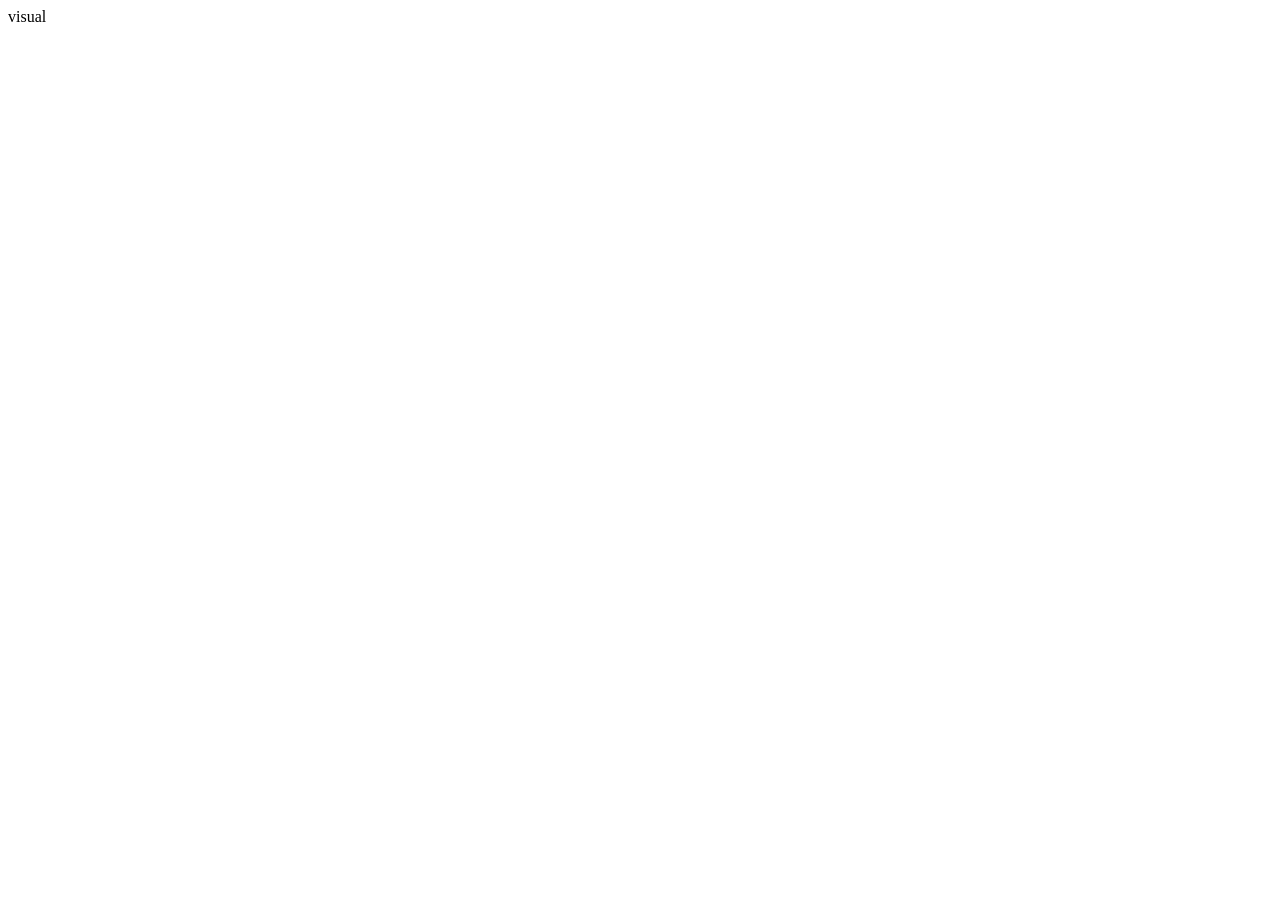
==== index.html @ 4c6b38da "Create index.html" ====
<!DOCTYPE html>
<html lang="en">
<head>
    <meta charset="UTF-8">
    <meta name="viewport" content="width=device-width, initial-scale=1.0">
    <title>Document</title>
</head>
<body>
    visual
</body>
</html>
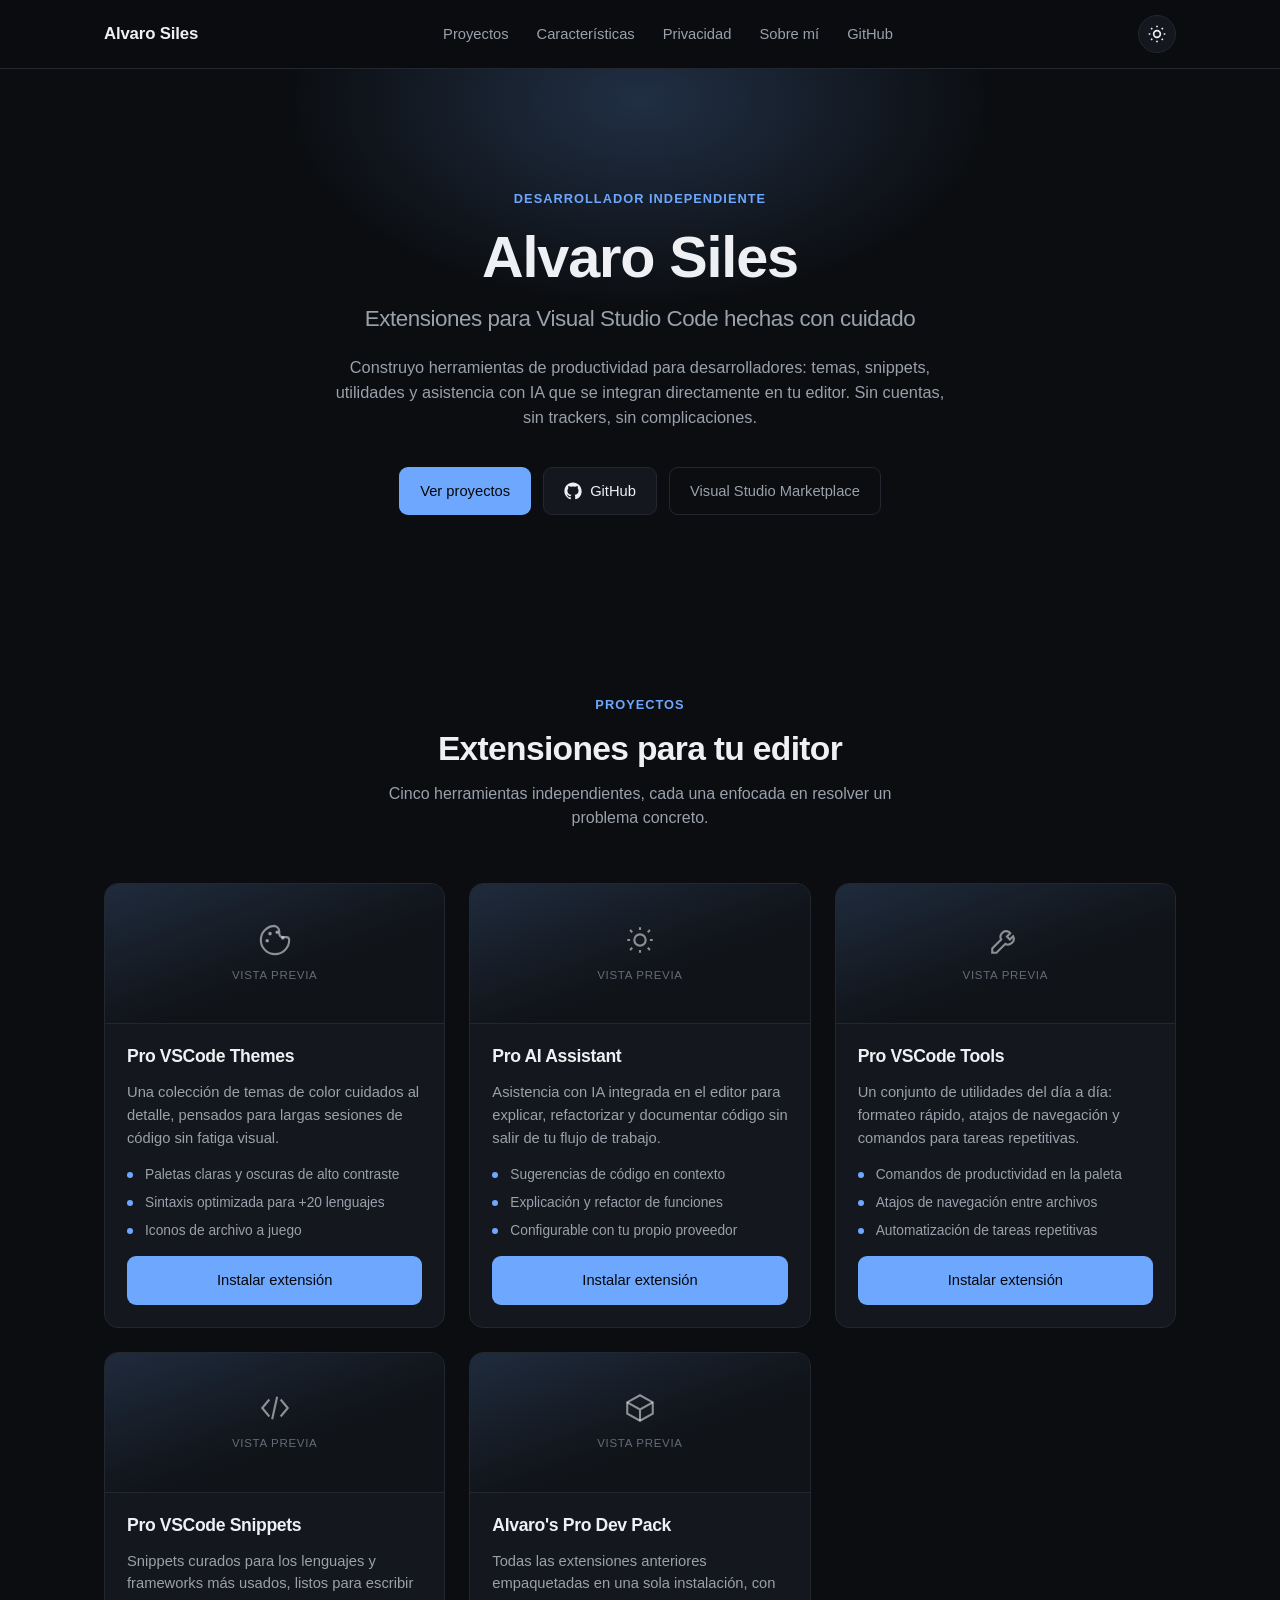
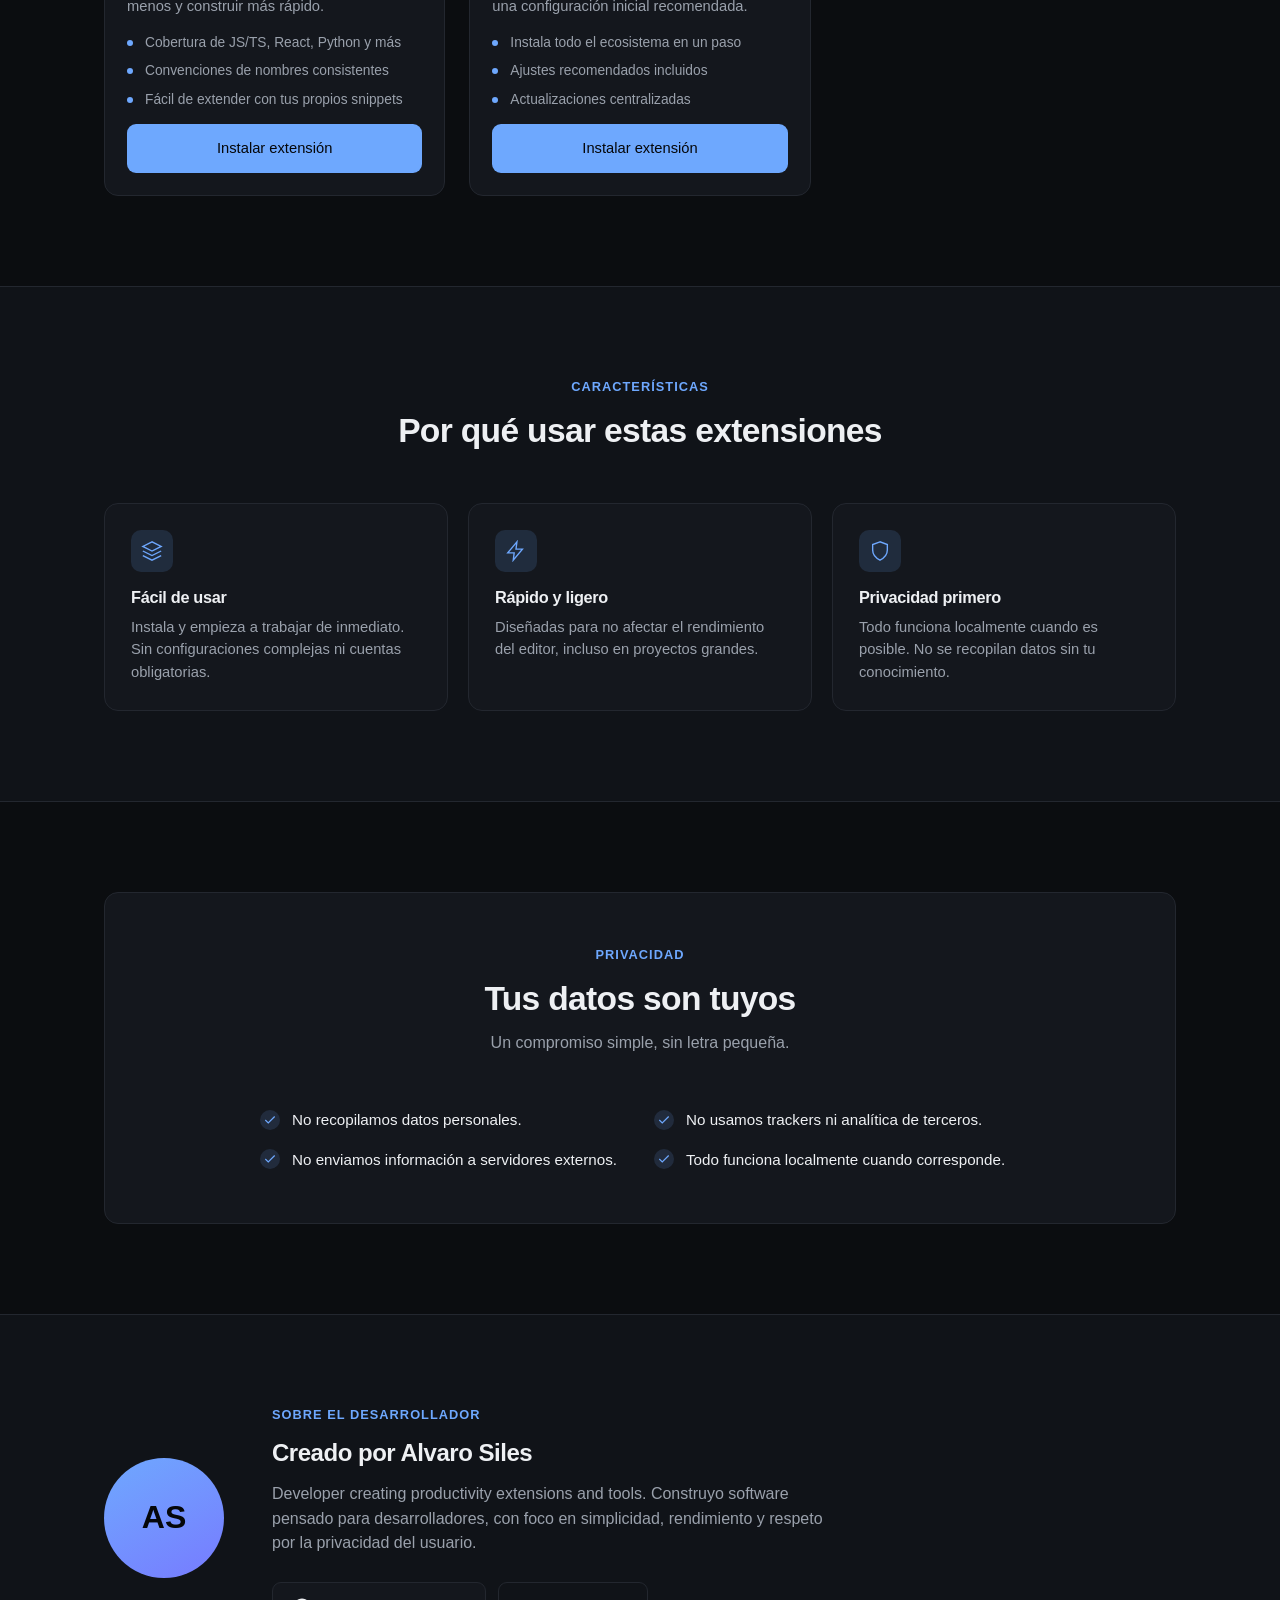
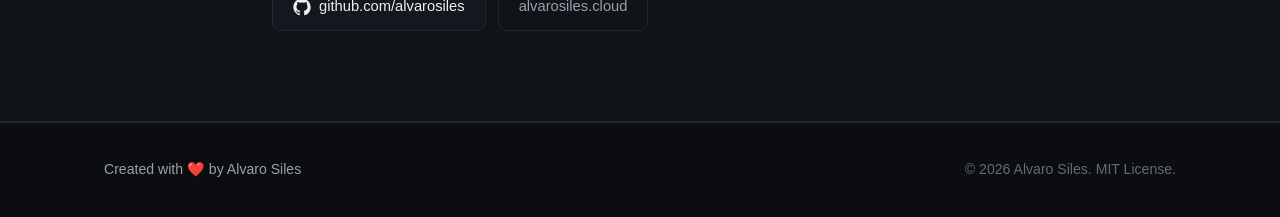
==== commit 0c528be0: "init" ====
--- a/index.html
+++ b/index.html
@@ -1,11 +1,274 @@
 <!DOCTYPE html>
-<html lang="en">
+<html lang="es">
 <head>
-    <meta charset="UTF-8">
-    <meta name="viewport" content="width=device-width, initial-scale=1.0">
-    <title>Document</title>
+  <meta charset="UTF-8">
+  <meta name="viewport" content="width=device-width, initial-scale=1.0">
+  <title>Alvaro Siles — Extensiones para Visual Studio Code</title>
+  <meta name="description" content="Extensiones para Visual Studio Code creadas por Alvaro Siles: temas, snippets, herramientas y asistencia con IA para mejorar tu flujo de trabajo.">
+  <link rel="icon" href="data:image/svg+xml,<svg xmlns=%22http://www.w3.org/2000/svg%22 viewBox=%220 0 100 100%22><text y=%22.9em%22 font-size=%2290%22>🅰️</text></svg>">
+  <link rel="stylesheet" href="style.css">
 </head>
 <body>
-    visual
+
+  <!-- ===== Header ===== -->
+  <header class="site-header" id="site-header">
+    <div class="container header-inner">
+      <a href="#top" class="logo">Alvaro Siles</a>
+
+      <nav class="main-nav" id="main-nav">
+        <a href="#proyectos">Proyectos</a>
+        <a href="#caracteristicas">Características</a>
+        <a href="#privacidad">Privacidad</a>
+        <a href="#sobre-mi">Sobre mí</a>
+        <a href="https://github.com/alvarosiles" target="_blank" rel="noopener">GitHub</a>
+      </nav>
+
+      <div class="header-actions">
+        <button id="theme-toggle" class="icon-btn" aria-label="Cambiar tema" title="Cambiar tema">
+          <svg class="icon icon-sun" viewBox="0 0 24 24" fill="none" stroke="currentColor" stroke-width="2"><circle cx="12" cy="12" r="4"/><path d="M12 2v2M12 20v2M4.93 4.93l1.41 1.41M17.66 17.66l1.41 1.41M2 12h2M20 12h2M6.34 17.66l-1.41 1.41M19.07 4.93l-1.41 1.41"/></svg>
+          <svg class="icon icon-moon" viewBox="0 0 24 24" fill="none" stroke="currentColor" stroke-width="2"><path d="M21 12.79A9 9 0 1 1 11.21 3 7 7 0 0 0 21 12.79z"/></svg>
+        </button>
+        <button id="nav-toggle" class="icon-btn nav-toggle" aria-label="Abrir menú" aria-expanded="false">
+          <span></span><span></span><span></span>
+        </button>
+      </div>
+    </div>
+  </header>
+
+  <main id="top">
+
+    <!-- ===== Hero ===== -->
+    <section class="hero">
+      <div class="container hero-inner">
+        <p class="eyebrow reveal">Desarrollador independiente</p>
+        <h1 class="reveal">Alvaro Siles</h1>
+        <h2 class="hero-subtitle reveal">Extensiones para Visual Studio Code hechas con cuidado</h2>
+        <p class="hero-desc reveal">
+          Construyo herramientas de productividad para desarrolladores: temas, snippets,
+          utilidades y asistencia con IA que se integran directamente en tu editor.
+          Sin cuentas, sin trackers, sin complicaciones.
+        </p>
+        <div class="hero-actions reveal">
+          <a href="#proyectos" class="btn btn-primary">Ver proyectos</a>
+          <a href="https://github.com/alvarosiles" target="_blank" rel="noopener" class="btn btn-secondary">
+            <svg class="btn-icon" viewBox="0 0 24 24" fill="currentColor"><path d="M12 .5C5.65.5.5 5.65.5 12c0 5.09 3.29 9.4 7.86 10.93.57.1.78-.25.78-.55 0-.27-.01-1.17-.02-2.12-3.2.7-3.88-1.36-3.88-1.36-.52-1.34-1.28-1.69-1.28-1.69-1.04-.72.08-.7.08-.7 1.15.08 1.76 1.19 1.76 1.19 1.03 1.76 2.7 1.25 3.36.96.1-.75.4-1.25.73-1.54-2.56-.29-5.25-1.28-5.25-5.7 0-1.26.45-2.29 1.19-3.09-.12-.29-.52-1.47.11-3.06 0 0 .97-.31 3.18 1.18a11.1 11.1 0 0 1 5.79 0c2.2-1.49 3.17-1.18 3.17-1.18.64 1.59.24 2.77.12 3.06.74.8 1.18 1.83 1.18 3.09 0 4.43-2.7 5.4-5.27 5.69.42.36.78 1.07.78 2.15 0 1.55-.01 2.8-.01 3.18 0 .3.2.66.79.55A10.53 10.53 0 0 0 23.5 12c0-6.35-5.15-11.5-11.5-11.5z"/></svg>
+            GitHub
+          </a>
+          <a href="https://marketplace.visualstudio.com/publishers/alvarosiles" target="_blank" rel="noopener" class="btn btn-ghost">
+            Visual Studio Marketplace
+          </a>
+        </div>
+      </div>
+    </section>
+
+    <!-- ===== Proyectos ===== -->
+    <section class="section" id="proyectos">
+      <div class="container">
+        <div class="section-head reveal">
+          <p class="eyebrow">Proyectos</p>
+          <h2>Extensiones para tu editor</h2>
+          <p class="section-desc">Cinco herramientas independientes, cada una enfocada en resolver un problema concreto.</p>
+        </div>
+
+        <div class="project-grid">
+
+          <!-- Pro VSCode Themes -->
+          <article class="project-card reveal">
+            <div class="project-preview preview-themes" aria-hidden="true">
+              <svg viewBox="0 0 24 24" fill="none" stroke="currentColor" stroke-width="1.5"><circle cx="13.5" cy="6.5" r=".5" fill="currentColor"/><circle cx="17.5" cy="10.5" r=".5" fill="currentColor"/><circle cx="8.5" cy="7.5" r=".5" fill="currentColor"/><circle cx="6.5" cy="12.5" r=".5" fill="currentColor"/><path d="M12 2a10 10 0 1 0 10 10c0-1.1-.9-2-2-2h-2.5a2.5 2.5 0 0 1-2.5-2.5V6a4 4 0 0 0-4-4Z"/></svg>
+              <span class="preview-label">Vista previa</span>
+            </div>
+            <div class="project-body">
+              <h3>Pro VSCode Themes</h3>
+              <p class="project-desc">Una colección de temas de color cuidados al detalle, pensados para largas sesiones de código sin fatiga visual.</p>
+              <ul class="project-features">
+                <li>Paletas claras y oscuras de alto contraste</li>
+                <li>Sintaxis optimizada para +20 lenguajes</li>
+                <li>Iconos de archivo a juego</li>
+              </ul>
+              <a href="https://marketplace.visualstudio.com/publishers/alvarosiles" target="_blank" rel="noopener" class="btn btn-primary btn-block">Instalar extensión</a>
+            </div>
+          </article>
+
+          <!-- Pro AI Assistant -->
+          <article class="project-card reveal">
+            <div class="project-preview preview-ai" aria-hidden="true">
+              <svg viewBox="0 0 24 24" fill="none" stroke="currentColor" stroke-width="1.5"><path d="M12 3v2M12 19v2M5 5l1.5 1.5M17.5 17.5 19 19M3 12h2M19 12h2M5 19l1.5-1.5M17.5 6.5 19 5"/><circle cx="12" cy="12" r="4"/></svg>
+              <span class="preview-label">Vista previa</span>
+            </div>
+            <div class="project-body">
+              <h3>Pro AI Assistant</h3>
+              <p class="project-desc">Asistencia con IA integrada en el editor para explicar, refactorizar y documentar código sin salir de tu flujo de trabajo.</p>
+              <ul class="project-features">
+                <li>Sugerencias de código en contexto</li>
+                <li>Explicación y refactor de funciones</li>
+                <li>Configurable con tu propio proveedor</li>
+              </ul>
+              <a href="https://marketplace.visualstudio.com/publishers/alvarosiles" target="_blank" rel="noopener" class="btn btn-primary btn-block">Instalar extensión</a>
+            </div>
+          </article>
+
+          <!-- Pro VSCode Tools -->
+          <article class="project-card reveal">
+            <div class="project-preview preview-tools" aria-hidden="true">
+              <svg viewBox="0 0 24 24" fill="none" stroke="currentColor" stroke-width="1.5"><path d="M14.7 6.3a4 4 0 0 0-5.4 5.4L3 18v3h3l6.3-6.3a4 4 0 0 0 5.4-5.4l-2.3 2.3-2-2 2.3-2.3Z"/></svg>
+              <span class="preview-label">Vista previa</span>
+            </div>
+            <div class="project-body">
+              <h3>Pro VSCode Tools</h3>
+              <p class="project-desc">Un conjunto de utilidades del día a día: formateo rápido, atajos de navegación y comandos para tareas repetitivas.</p>
+              <ul class="project-features">
+                <li>Comandos de productividad en la paleta</li>
+                <li>Atajos de navegación entre archivos</li>
+                <li>Automatización de tareas repetitivas</li>
+              </ul>
+              <a href="https://marketplace.visualstudio.com/publishers/alvarosiles" target="_blank" rel="noopener" class="btn btn-primary btn-block">Instalar extensión</a>
+            </div>
+          </article>
+
+          <!-- Pro VSCode Snippets -->
+          <article class="project-card reveal">
+            <div class="project-preview preview-snippets" aria-hidden="true">
+              <svg viewBox="0 0 24 24" fill="none" stroke="currentColor" stroke-width="1.5"><path d="m8 6-5 6 5 6M16 6l5 6-5 6M13.5 4 10 20"/></svg>
+              <span class="preview-label">Vista previa</span>
+            </div>
+            <div class="project-body">
+              <h3>Pro VSCode Snippets</h3>
+              <p class="project-desc">Snippets curados para los lenguajes y frameworks más usados, listos para escribir menos y construir más rápido.</p>
+              <ul class="project-features">
+                <li>Cobertura de JS/TS, React, Python y más</li>
+                <li>Convenciones de nombres consistentes</li>
+                <li>Fácil de extender con tus propios snippets</li>
+              </ul>
+              <a href="https://marketplace.visualstudio.com/publishers/alvarosiles" target="_blank" rel="noopener" class="btn btn-primary btn-block">Instalar extensión</a>
+            </div>
+          </article>
+
+          <!-- Alvaro's Pro Dev Pack -->
+          <article class="project-card reveal">
+            <div class="project-preview preview-pack" aria-hidden="true">
+              <svg viewBox="0 0 24 24" fill="none" stroke="currentColor" stroke-width="1.5"><path d="M21 8 12 3 3 8v8l9 5 9-5V8Z"/><path d="M3 8l9 5 9-5M12 13v8"/></svg>
+              <span class="preview-label">Vista previa</span>
+            </div>
+            <div class="project-body">
+              <h3>Alvaro's Pro Dev Pack</h3>
+              <p class="project-desc">Todas las extensiones anteriores empaquetadas en una sola instalación, con una configuración inicial recomendada.</p>
+              <ul class="project-features">
+                <li>Instala todo el ecosistema en un paso</li>
+                <li>Ajustes recomendados incluidos</li>
+                <li>Actualizaciones centralizadas</li>
+              </ul>
+              <a href="https://marketplace.visualstudio.com/publishers/alvarosiles" target="_blank" rel="noopener" class="btn btn-primary btn-block">Instalar extensión</a>
+            </div>
+          </article>
+
+        </div>
+      </div>
+    </section>
+
+    <!-- ===== Características ===== -->
+    <section class="section section-alt" id="caracteristicas">
+      <div class="container">
+        <div class="section-head reveal">
+          <p class="eyebrow">Características</p>
+          <h2>Por qué usar estas extensiones</h2>
+        </div>
+
+        <div class="feature-grid">
+          <div class="feature-card reveal">
+            <div class="feature-icon">
+              <svg viewBox="0 0 24 24" fill="none" stroke="currentColor" stroke-width="1.5"><path d="M12 2 2 7l10 5 10-5-10-5ZM2 17l10 5 10-5M2 12l10 5 10-5"/></svg>
+            </div>
+            <h3>Fácil de usar</h3>
+            <p>Instala y empieza a trabajar de inmediato. Sin configuraciones complejas ni cuentas obligatorias.</p>
+          </div>
+
+          <div class="feature-card reveal">
+            <div class="feature-icon">
+              <svg viewBox="0 0 24 24" fill="none" stroke="currentColor" stroke-width="1.5"><path d="M13 2 3 14h7l-1 8 10-12h-7l1-8Z"/></svg>
+            </div>
+            <h3>Rápido y ligero</h3>
+            <p>Diseñadas para no afectar el rendimiento del editor, incluso en proyectos grandes.</p>
+          </div>
+
+          <div class="feature-card reveal">
+            <div class="feature-icon">
+              <svg viewBox="0 0 24 24" fill="none" stroke="currentColor" stroke-width="1.5"><path d="M12 2 4 5v6c0 5 3.4 8.7 8 11 4.6-2.3 8-6 8-11V5l-8-3Z"/></svg>
+            </div>
+            <h3>Privacidad primero</h3>
+            <p>Todo funciona localmente cuando es posible. No se recopilan datos sin tu conocimiento.</p>
+          </div>
+        </div>
+      </div>
+    </section>
+
+    <!-- ===== Privacidad ===== -->
+    <section class="section" id="privacidad">
+      <div class="container">
+        <div class="privacy-box reveal">
+          <div class="section-head">
+            <p class="eyebrow">Privacidad</p>
+            <h2>Tus datos son tuyos</h2>
+            <p class="section-desc">Un compromiso simple, sin letra pequeña.</p>
+          </div>
+
+          <ul class="privacy-list">
+            <li>
+              <svg viewBox="0 0 24 24" fill="none" stroke="currentColor" stroke-width="2"><path d="M20 6 9 17l-5-5"/></svg>
+              No recopilamos datos personales.
+            </li>
+            <li>
+              <svg viewBox="0 0 24 24" fill="none" stroke="currentColor" stroke-width="2"><path d="M20 6 9 17l-5-5"/></svg>
+              No usamos trackers ni analítica de terceros.
+            </li>
+            <li>
+              <svg viewBox="0 0 24 24" fill="none" stroke="currentColor" stroke-width="2"><path d="M20 6 9 17l-5-5"/></svg>
+              No enviamos información a servidores externos.
+            </li>
+            <li>
+              <svg viewBox="0 0 24 24" fill="none" stroke="currentColor" stroke-width="2"><path d="M20 6 9 17l-5-5"/></svg>
+              Todo funciona localmente cuando corresponde.
+            </li>
+          </ul>
+        </div>
+      </div>
+    </section>
+
+    <!-- ===== Sobre el desarrollador ===== -->
+    <section class="section section-alt" id="sobre-mi">
+      <div class="container about-inner">
+        <div class="about-avatar reveal" aria-hidden="true">AS</div>
+        <div class="about-content reveal">
+          <p class="eyebrow">Sobre el desarrollador</p>
+          <h2>Creado por Alvaro Siles</h2>
+          <p class="section-desc">
+            Developer creating productivity extensions and tools. Construyo software
+            pensado para desarrolladores, con foco en simplicidad, rendimiento y respeto
+            por la privacidad del usuario.
+          </p>
+          <div class="about-links">
+            <a href="https://github.com/alvarosiles" target="_blank" rel="noopener" class="btn btn-secondary">
+              <svg class="btn-icon" viewBox="0 0 24 24" fill="currentColor"><path d="M12 .5C5.65.5.5 5.65.5 12c0 5.09 3.29 9.4 7.86 10.93.57.1.78-.25.78-.55 0-.27-.01-1.17-.02-2.12-3.2.7-3.88-1.36-3.88-1.36-.52-1.34-1.28-1.69-1.28-1.69-1.04-.72.08-.7.08-.7 1.15.08 1.76 1.19 1.76 1.19 1.03 1.76 2.7 1.25 3.36.96.1-.75.4-1.25.73-1.54-2.56-.29-5.25-1.28-5.25-5.7 0-1.26.45-2.29 1.19-3.09-.12-.29-.52-1.47.11-3.06 0 0 .97-.31 3.18 1.18a11.1 11.1 0 0 1 5.79 0c2.2-1.49 3.17-1.18 3.17-1.18.64 1.59.24 2.77.12 3.06.74.8 1.18 1.83 1.18 3.09 0 4.43-2.7 5.4-5.27 5.69.42.36.78 1.07.78 2.15 0 1.55-.01 2.8-.01 3.18 0 .3.2.66.79.55A10.53 10.53 0 0 0 23.5 12c0-6.35-5.15-11.5-11.5-11.5z"/></svg>
+              github.com/alvarosiles
+            </a>
+            <a href="https://alvarosiles.cloud" target="_blank" rel="noopener" class="btn btn-ghost">
+              alvarosiles.cloud
+            </a>
+          </div>
+        </div>
+      </div>
+    </section>
+
+  </main>
+
+  <!-- ===== Footer ===== -->
+  <footer class="site-footer">
+    <div class="container footer-inner">
+      <p>Created with <span class="heart">❤️</span> by Alvaro Siles</p>
+      <p class="footer-meta">&copy; <span id="year"></span> Alvaro Siles. MIT License.</p>
+    </div>
+  </footer>
+
+  <script src="script.js"></script>
 </body>
-</html>+</html>
--- a/style.css
+++ b/style.css
@@ -0,0 +1,564 @@
+/* =========================================================
+   Álvaro Siles — Landing page styles
+   Dark theme by default, optional light theme via [data-theme="light"]
+   ========================================================= */
+
+:root {
+  --bg: #0b0d10;
+  --bg-alt: #101318;
+  --surface: #14171d;
+  --surface-hover: #191d24;
+  --border: #23272f;
+  --text: #eef0f3;
+  --text-muted: #9aa1ac;
+  --text-faint: #656b76;
+  --accent: #6ea8fe;
+  --accent-strong: #8fbcff;
+  --accent-contrast: #05070a;
+  --radius: 14px;
+  --radius-sm: 9px;
+  --shadow: 0 10px 30px rgba(0, 0, 0, 0.35);
+  --max-width: 1120px;
+  --ease: cubic-bezier(0.22, 1, 0.36, 1);
+}
+
+[data-theme="light"] {
+  --bg: #fbfbfc;
+  --bg-alt: #f2f3f5;
+  --surface: #ffffff;
+  --surface-hover: #f5f6f8;
+  --border: #e3e5e9;
+  --text: #14171d;
+  --text-muted: #565c66;
+  --text-faint: #8b909a;
+  --accent: #2f6fed;
+  --accent-strong: #1f57c9;
+  --accent-contrast: #ffffff;
+  --shadow: 0 10px 30px rgba(20, 23, 29, 0.08);
+}
+
+/* ---------- Reset ---------- */
+* { box-sizing: border-box; }
+html { scroll-behavior: smooth; }
+
+body {
+  margin: 0;
+  background: var(--bg);
+  color: var(--text);
+  font-family: -apple-system, BlinkMacSystemFont, "Segoe UI", Inter, Roboto, Helvetica, Arial, sans-serif;
+  line-height: 1.55;
+  -webkit-font-smoothing: antialiased;
+  transition: background-color .3s var(--ease), color .3s var(--ease);
+}
+
+img, svg { display: block; max-width: 100%; }
+a { color: inherit; text-decoration: none; }
+ul { margin: 0; padding: 0; list-style: none; }
+h1, h2, h3 { margin: 0; line-height: 1.2; letter-spacing: -0.02em; }
+p { margin: 0; }
+
+.container {
+  max-width: var(--max-width);
+  margin: 0 auto;
+  padding: 0 24px;
+}
+
+.icon {
+  width: 20px;
+  height: 20px;
+}
+
+/* ---------- Header ---------- */
+.site-header {
+  position: sticky;
+  top: 0;
+  z-index: 100;
+  background: color-mix(in srgb, var(--bg) 85%, transparent);
+  backdrop-filter: blur(10px);
+  border-bottom: 1px solid var(--border);
+}
+
+.header-inner {
+  display: flex;
+  align-items: center;
+  justify-content: space-between;
+  height: 68px;
+}
+
+.logo {
+  font-weight: 600;
+  font-size: 1.05rem;
+  letter-spacing: -0.01em;
+}
+
+.main-nav {
+  display: flex;
+  align-items: center;
+  gap: 28px;
+}
+
+.main-nav a {
+  font-size: 0.92rem;
+  color: var(--text-muted);
+  transition: color .2s var(--ease);
+}
+
+.main-nav a:hover { color: var(--text); }
+
+.header-actions {
+  display: flex;
+  align-items: center;
+  gap: 8px;
+}
+
+.icon-btn {
+  display: inline-flex;
+  align-items: center;
+  justify-content: center;
+  width: 38px;
+  height: 38px;
+  border-radius: 999px;
+  border: 1px solid var(--border);
+  background: var(--surface);
+  color: var(--text);
+  cursor: pointer;
+  transition: background-color .2s var(--ease), transform .15s var(--ease);
+}
+
+.icon-btn:hover { background: var(--surface-hover); }
+.icon-btn:active { transform: scale(0.94); }
+
+.icon-moon { display: none; }
+[data-theme="light"] .icon-sun { display: none; }
+[data-theme="light"] .icon-moon { display: block; }
+
+.nav-toggle {
+  display: none;
+  flex-direction: column;
+  gap: 4px;
+  padding: 0;
+}
+
+.nav-toggle span {
+  width: 16px;
+  height: 2px;
+  background: var(--text);
+  border-radius: 2px;
+  transition: transform .25s var(--ease), opacity .25s var(--ease);
+}
+
+/* ---------- Buttons ---------- */
+.btn {
+  display: inline-flex;
+  align-items: center;
+  justify-content: center;
+  gap: 8px;
+  padding: 12px 20px;
+  border-radius: var(--radius-sm);
+  font-size: 0.92rem;
+  font-weight: 500;
+  border: 1px solid transparent;
+  cursor: pointer;
+  transition: transform .15s var(--ease), background-color .2s var(--ease), border-color .2s var(--ease), opacity .2s var(--ease);
+  white-space: nowrap;
+}
+
+.btn:hover { transform: translateY(-1px); }
+.btn:active { transform: translateY(0); }
+
+.btn-icon { width: 18px; height: 18px; }
+
+.btn-primary {
+  background: var(--accent);
+  color: var(--accent-contrast);
+}
+.btn-primary:hover { background: var(--accent-strong); }
+
+.btn-secondary {
+  background: var(--surface);
+  border-color: var(--border);
+  color: var(--text);
+}
+.btn-secondary:hover { background: var(--surface-hover); }
+
+.btn-ghost {
+  background: transparent;
+  color: var(--text-muted);
+  border-color: var(--border);
+}
+.btn-ghost:hover { color: var(--text); border-color: var(--text-faint); }
+
+.btn-block { width: 100%; }
+
+/* ---------- Hero ---------- */
+.hero {
+  padding: 120px 0 90px;
+  text-align: center;
+  position: relative;
+  overflow: hidden;
+}
+
+.hero::before {
+  content: "";
+  position: absolute;
+  top: -180px;
+  left: 50%;
+  translate: -50% 0;
+  width: 720px;
+  height: 420px;
+  background: radial-gradient(closest-side, color-mix(in srgb, var(--accent) 22%, transparent), transparent);
+  pointer-events: none;
+}
+
+.hero-inner { position: relative; }
+
+.eyebrow {
+  font-size: 0.8rem;
+  font-weight: 600;
+  text-transform: uppercase;
+  letter-spacing: 0.08em;
+  color: var(--accent);
+  margin-bottom: 14px;
+}
+
+.hero h1 {
+  font-size: clamp(2.4rem, 6vw, 3.6rem);
+  font-weight: 700;
+}
+
+.hero-subtitle {
+  margin-top: 14px;
+  font-size: clamp(1.1rem, 2.6vw, 1.4rem);
+  font-weight: 500;
+  color: var(--text-muted);
+}
+
+.hero-desc {
+  margin: 22px auto 0;
+  max-width: 620px;
+  color: var(--text-muted);
+  font-size: 1.02rem;
+}
+
+.hero-actions {
+  margin-top: 36px;
+  display: flex;
+  align-items: center;
+  justify-content: center;
+  gap: 12px;
+  flex-wrap: wrap;
+}
+
+/* ---------- Sections ---------- */
+.section {
+  padding: 90px 0;
+}
+
+.section-alt {
+  background: var(--bg-alt);
+  border-top: 1px solid var(--border);
+  border-bottom: 1px solid var(--border);
+}
+
+.section-head {
+  text-align: center;
+  max-width: 560px;
+  margin: 0 auto 52px;
+}
+
+.section-head h2 {
+  font-size: clamp(1.6rem, 3.4vw, 2.1rem);
+  font-weight: 650;
+}
+
+.section-desc {
+  margin-top: 12px;
+  color: var(--text-muted);
+  font-size: 1rem;
+}
+
+/* ---------- Project cards ---------- */
+.project-grid {
+  display: grid;
+  grid-template-columns: repeat(auto-fit, minmax(300px, 1fr));
+  gap: 24px;
+}
+
+.project-card {
+  background: var(--surface);
+  border: 1px solid var(--border);
+  border-radius: var(--radius);
+  overflow: hidden;
+  display: flex;
+  flex-direction: column;
+  transition: transform .25s var(--ease), border-color .25s var(--ease), box-shadow .25s var(--ease);
+}
+
+.project-card:hover {
+  transform: translateY(-4px);
+  border-color: color-mix(in srgb, var(--accent) 40%, var(--border));
+  box-shadow: var(--shadow);
+}
+
+.project-preview {
+  height: 140px;
+  display: flex;
+  flex-direction: column;
+  align-items: center;
+  justify-content: center;
+  gap: 10px;
+  color: color-mix(in srgb, var(--text) 55%, transparent);
+  background:
+    linear-gradient(160deg, color-mix(in srgb, var(--accent) 16%, transparent), transparent 60%),
+    var(--bg-alt);
+  border-bottom: 1px solid var(--border);
+}
+
+.project-preview svg {
+  width: 34px;
+  height: 34px;
+}
+
+.preview-label {
+  font-size: 0.72rem;
+  color: var(--text-faint);
+  text-transform: uppercase;
+  letter-spacing: 0.06em;
+}
+
+.project-body {
+  padding: 22px;
+  display: flex;
+  flex-direction: column;
+  gap: 14px;
+  flex: 1;
+}
+
+.project-body h3 {
+  font-size: 1.1rem;
+  font-weight: 600;
+}
+
+.project-desc {
+  color: var(--text-muted);
+  font-size: 0.92rem;
+}
+
+.project-features {
+  display: flex;
+  flex-direction: column;
+  gap: 7px;
+  font-size: 0.86rem;
+  color: var(--text-muted);
+  flex: 1;
+}
+
+.project-features li {
+  padding-left: 18px;
+  position: relative;
+}
+
+.project-features li::before {
+  content: "";
+  position: absolute;
+  left: 0;
+  top: 8px;
+  width: 6px;
+  height: 6px;
+  border-radius: 999px;
+  background: var(--accent);
+}
+
+/* ---------- Feature cards ---------- */
+.feature-grid {
+  display: grid;
+  grid-template-columns: repeat(auto-fit, minmax(240px, 1fr));
+  gap: 20px;
+}
+
+.feature-card {
+  background: var(--surface);
+  border: 1px solid var(--border);
+  border-radius: var(--radius);
+  padding: 26px;
+  transition: transform .25s var(--ease), border-color .25s var(--ease);
+}
+
+.feature-card:hover {
+  transform: translateY(-3px);
+  border-color: color-mix(in srgb, var(--accent) 35%, var(--border));
+}
+
+.feature-icon {
+  width: 42px;
+  height: 42px;
+  border-radius: 10px;
+  display: flex;
+  align-items: center;
+  justify-content: center;
+  background: color-mix(in srgb, var(--accent) 14%, transparent);
+  color: var(--accent);
+  margin-bottom: 16px;
+}
+
+.feature-icon svg { width: 22px; height: 22px; }
+
+.feature-card h3 {
+  font-size: 1.02rem;
+  font-weight: 600;
+  margin-bottom: 8px;
+}
+
+.feature-card p {
+  color: var(--text-muted);
+  font-size: 0.92rem;
+}
+
+/* ---------- Privacy ---------- */
+.privacy-box {
+  background: var(--surface);
+  border: 1px solid var(--border);
+  border-radius: var(--radius);
+  padding: 52px 32px;
+}
+
+.privacy-list {
+  display: grid;
+  grid-template-columns: repeat(auto-fit, minmax(240px, 1fr));
+  gap: 16px 28px;
+  max-width: 760px;
+  margin: 0 auto;
+}
+
+.privacy-list li {
+  display: flex;
+  align-items: center;
+  gap: 12px;
+  font-size: 0.95rem;
+  color: var(--text);
+}
+
+.privacy-list svg {
+  flex-shrink: 0;
+  width: 20px;
+  height: 20px;
+  padding: 3px;
+  border-radius: 999px;
+  color: var(--accent);
+  background: color-mix(in srgb, var(--accent) 14%, transparent);
+}
+
+/* ---------- About ---------- */
+.about-inner {
+  display: flex;
+  align-items: center;
+  gap: 48px;
+}
+
+.about-avatar {
+  flex-shrink: 0;
+  width: 120px;
+  height: 120px;
+  border-radius: 999px;
+  display: flex;
+  align-items: center;
+  justify-content: center;
+  font-size: 2rem;
+  font-weight: 650;
+  color: var(--accent-contrast);
+  background: linear-gradient(150deg, var(--accent), color-mix(in srgb, var(--accent) 40%, #7c5cff));
+}
+
+.about-content { flex: 1; }
+.about-content .section-desc { margin-top: 14px; max-width: 560px; }
+
+.about-links {
+  margin-top: 26px;
+  display: flex;
+  gap: 12px;
+  flex-wrap: wrap;
+}
+
+/* ---------- Footer ---------- */
+.site-footer {
+  padding: 36px 0;
+  border-top: 1px solid var(--border);
+}
+
+.footer-inner {
+  display: flex;
+  align-items: center;
+  justify-content: space-between;
+  flex-wrap: wrap;
+  gap: 8px;
+  color: var(--text-muted);
+  font-size: 0.88rem;
+}
+
+.heart { display: inline-block; }
+
+.footer-meta { color: var(--text-faint); }
+
+/* ---------- Scroll reveal ---------- */
+.reveal {
+  opacity: 0;
+  transform: translateY(16px);
+  transition: opacity .6s var(--ease), transform .6s var(--ease);
+}
+
+.reveal.is-visible {
+  opacity: 1;
+  transform: translateY(0);
+}
+
+@media (prefers-reduced-motion: reduce) {
+  html { scroll-behavior: auto; }
+  .reveal { opacity: 1; transform: none; transition: none; }
+  .btn, .project-card, .feature-card { transition: none; }
+}
+
+/* ---------- Responsive ---------- */
+@media (max-width: 860px) {
+  .about-inner { flex-direction: column; text-align: center; }
+  .about-links { justify-content: center; }
+}
+
+@media (max-width: 720px) {
+  .main-nav {
+    position: absolute;
+    top: 68px;
+    left: 0;
+    right: 0;
+    flex-direction: column;
+    align-items: flex-start;
+    gap: 0;
+    background: var(--bg);
+    border-bottom: 1px solid var(--border);
+    max-height: 0;
+    overflow: hidden;
+    transition: max-height .3s var(--ease);
+  }
+
+  .main-nav.is-open { max-height: 320px; }
+
+  .main-nav a {
+    width: 100%;
+    padding: 14px 24px;
+    border-top: 1px solid var(--border);
+  }
+
+  .nav-toggle { display: flex; }
+
+  .nav-toggle.is-open span:nth-child(1) { transform: translateY(6px) rotate(45deg); }
+  .nav-toggle.is-open span:nth-child(2) { opacity: 0; }
+  .nav-toggle.is-open span:nth-child(3) { transform: translateY(-6px) rotate(-45deg); }
+
+  .hero { padding: 90px 0 64px; }
+  .section { padding: 64px 0; }
+}
+
+@media (max-width: 480px) {
+  .hero-actions { flex-direction: column; align-items: stretch; }
+  .btn { width: 100%; }
+  .footer-inner { flex-direction: column; text-align: center; }
+}
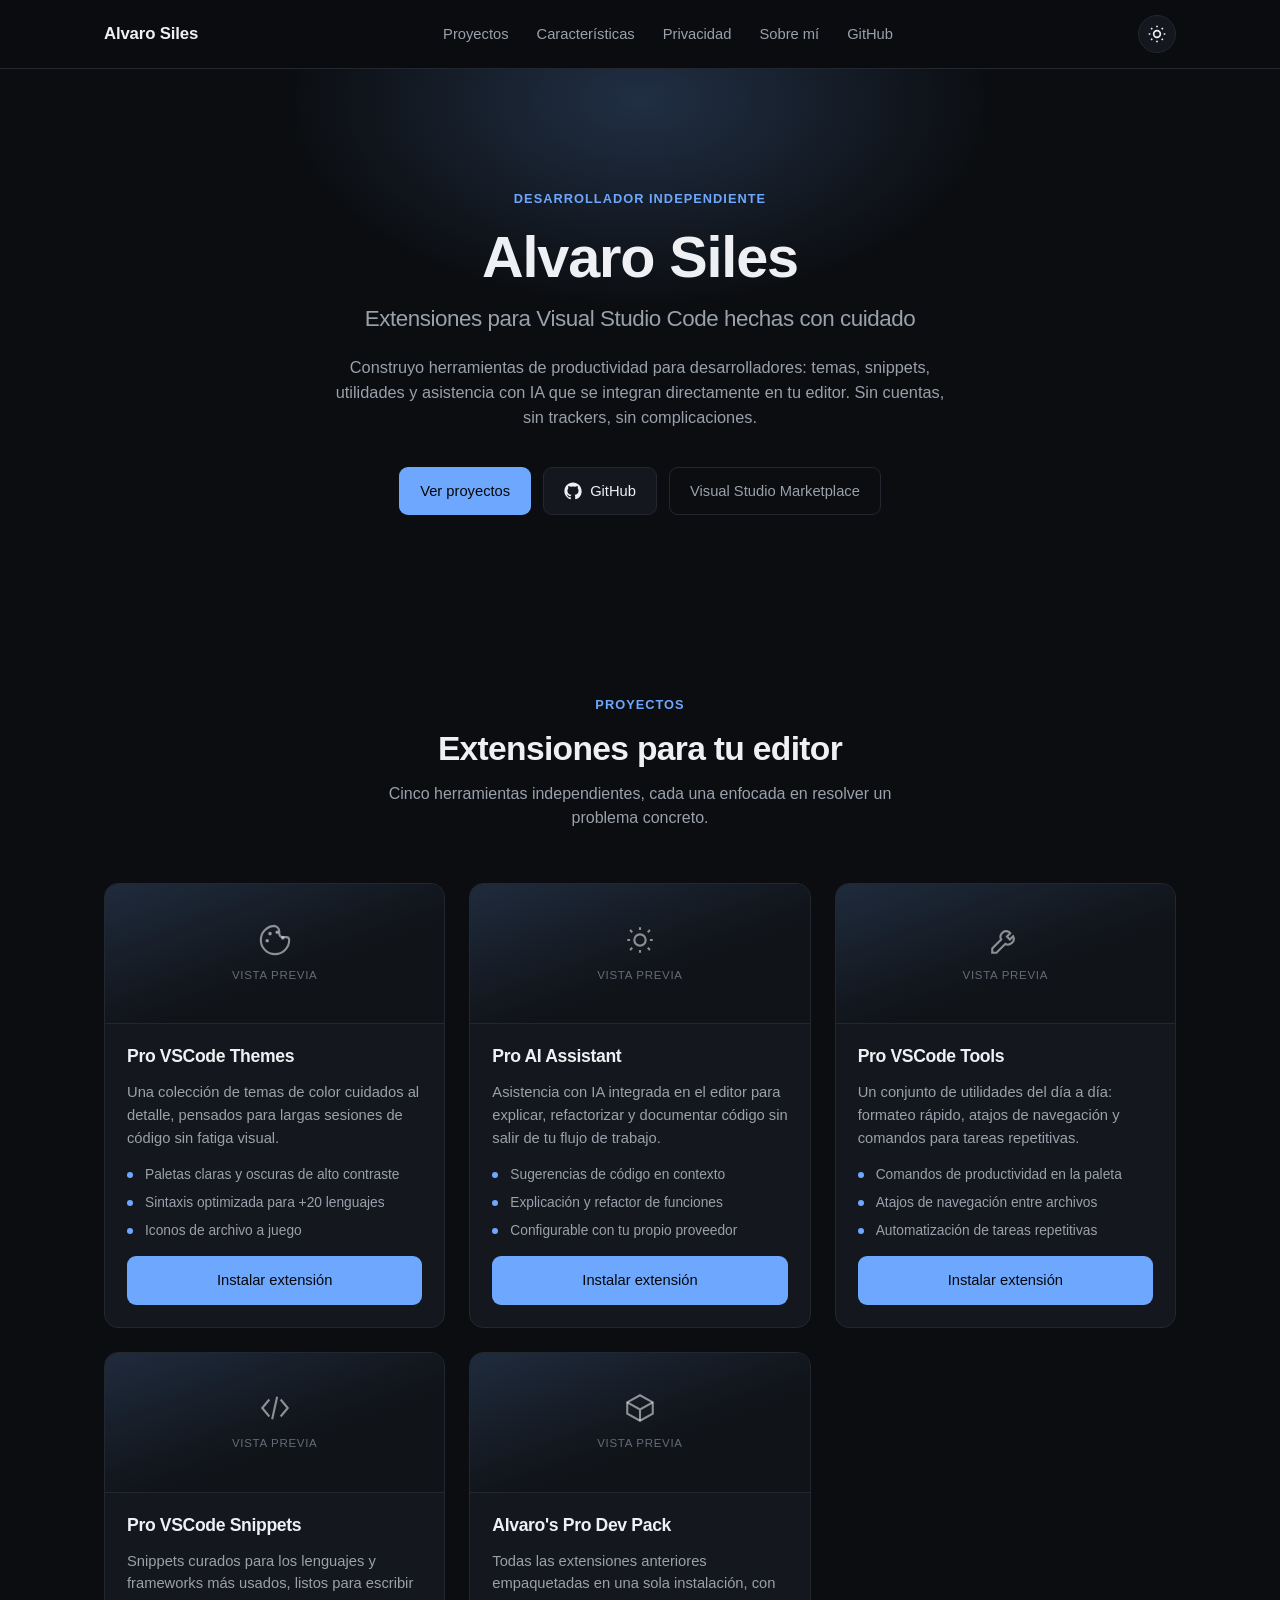
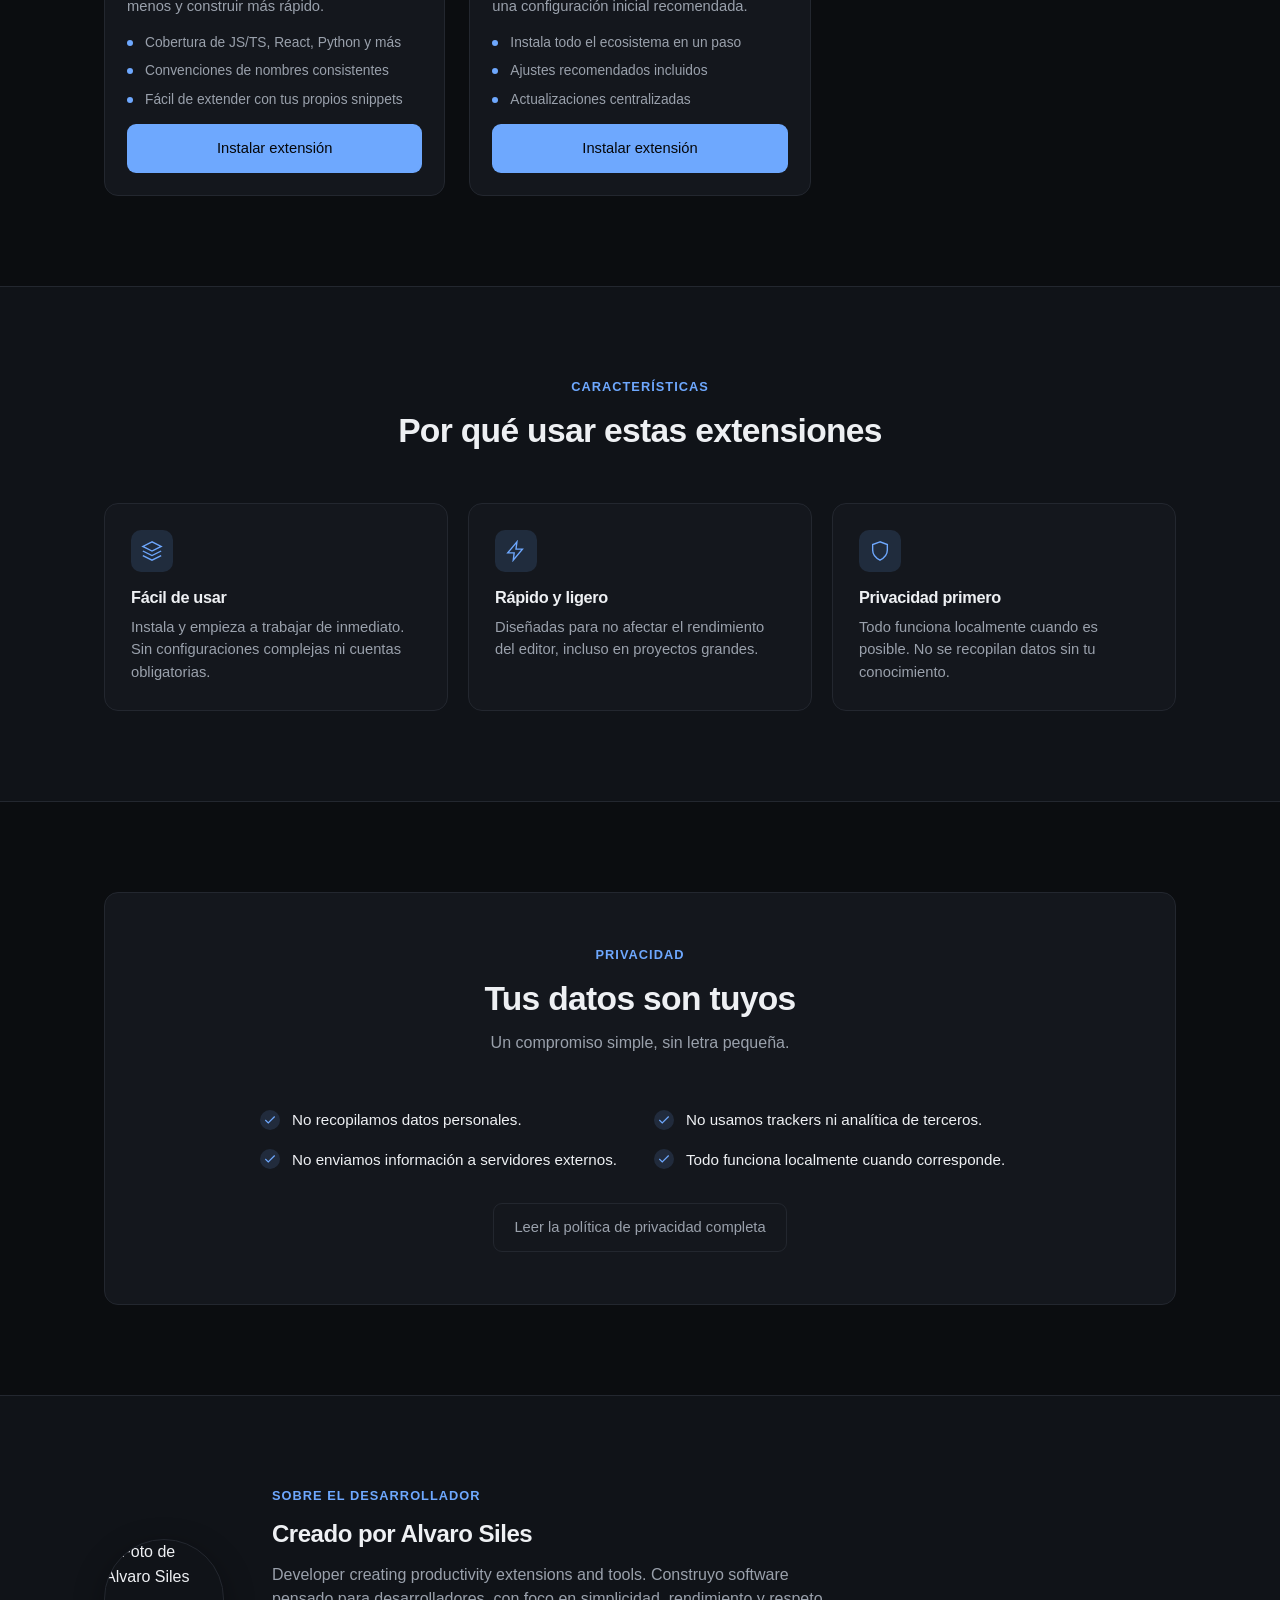
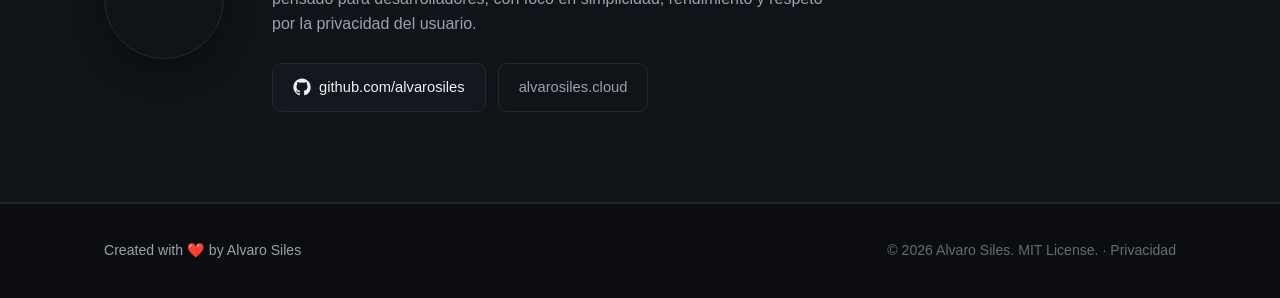
==== commit 9046ff14: "update" ====
--- a/index.html
+++ b/index.html
@@ -230,6 +230,10 @@
               Todo funciona localmente cuando corresponde.
             </li>
           </ul>
+
+          <div class="privacy-cta">
+            <a href="privacy.html" class="btn btn-ghost">Leer la política de privacidad completa</a>
+          </div>
         </div>
       </div>
     </section>
@@ -237,7 +241,7 @@
     <!-- ===== Sobre el desarrollador ===== -->
     <section class="section section-alt" id="sobre-mi">
       <div class="container about-inner">
-        <div class="about-avatar reveal" aria-hidden="true">AS</div>
+        <img class="about-avatar reveal" src="https://avatars.githubusercontent.com/u/242724234?v=4" alt="Foto de Alvaro Siles">
         <div class="about-content reveal">
           <p class="eyebrow">Sobre el desarrollador</p>
           <h2>Creado por Alvaro Siles</h2>
@@ -265,7 +269,10 @@
   <footer class="site-footer">
     <div class="container footer-inner">
       <p>Created with <span class="heart">❤️</span> by Alvaro Siles</p>
-      <p class="footer-meta">&copy; <span id="year"></span> Alvaro Siles. MIT License.</p>
+      <p class="footer-meta">
+        &copy; <span id="year"></span> Alvaro Siles. MIT License.
+        · <a href="privacy.html">Privacidad</a>
+      </p>
     </div>
   </footer>
 
--- a/style.css
+++ b/style.css
@@ -105,10 +105,42 @@
 
 .main-nav a:hover { color: var(--text); }
 
+.main-nav a.is-active { color: var(--text); }
+
 .header-actions {
   display: flex;
   align-items: center;
   gap: 8px;
+}
+
+/* ---------- Language toggle ---------- */
+.lang-toggle {
+  display: flex;
+  align-items: center;
+  padding: 3px;
+  border: 1px solid var(--border);
+  border-radius: 999px;
+  background: var(--surface);
+}
+
+.lang-btn {
+  border: none;
+  background: transparent;
+  color: var(--text-muted);
+  font-size: 0.76rem;
+  font-weight: 600;
+  letter-spacing: 0.02em;
+  padding: 5px 10px;
+  border-radius: 999px;
+  cursor: pointer;
+  transition: background-color .2s var(--ease), color .2s var(--ease);
+}
+
+.lang-btn:hover { color: var(--text); }
+
+.lang-btn.is-active {
+  background: var(--accent);
+  color: var(--accent-contrast);
 }
 
 .icon-btn {
@@ -438,6 +470,11 @@
   color: var(--text);
 }
 
+.privacy-cta {
+  margin-top: 32px;
+  text-align: center;
+}
+
 .privacy-list svg {
   flex-shrink: 0;
   width: 20px;
@@ -460,13 +497,9 @@
   width: 120px;
   height: 120px;
   border-radius: 999px;
-  display: flex;
-  align-items: center;
-  justify-content: center;
-  font-size: 2rem;
-  font-weight: 650;
-  color: var(--accent-contrast);
-  background: linear-gradient(150deg, var(--accent), color-mix(in srgb, var(--accent) 40%, #7c5cff));
+  object-fit: cover;
+  border: 1px solid var(--border);
+  box-shadow: var(--shadow);
 }
 
 .about-content { flex: 1; }
@@ -477,6 +510,41 @@
   display: flex;
   gap: 12px;
   flex-wrap: wrap;
+}
+
+/* ---------- Policy page ---------- */
+.policy-hero {
+  padding: 90px 0 50px;
+}
+
+.policy-content {
+  display: flex;
+  flex-direction: column;
+  gap: 44px;
+  max-width: 760px;
+}
+
+.policy-block h2 {
+  font-size: 1.2rem;
+  font-weight: 650;
+  margin-bottom: 14px;
+}
+
+.policy-block p {
+  color: var(--text-muted);
+  font-size: 0.96rem;
+  margin-bottom: 10px;
+}
+
+.policy-block p:last-child { margin-bottom: 0; }
+
+.policy-block code {
+  background: var(--surface);
+  border: 1px solid var(--border);
+  border-radius: 5px;
+  padding: 1px 6px;
+  font-size: 0.86em;
+  font-family: ui-monospace, SFMono-Regular, Menlo, Consolas, monospace;
 }
 
 /* ---------- Footer ---------- */
@@ -498,6 +566,7 @@
 .heart { display: inline-block; }
 
 .footer-meta { color: var(--text-faint); }
+.footer-meta a:hover { color: var(--text); text-decoration: underline; }
 
 /* ---------- Scroll reveal ---------- */
 .reveal {
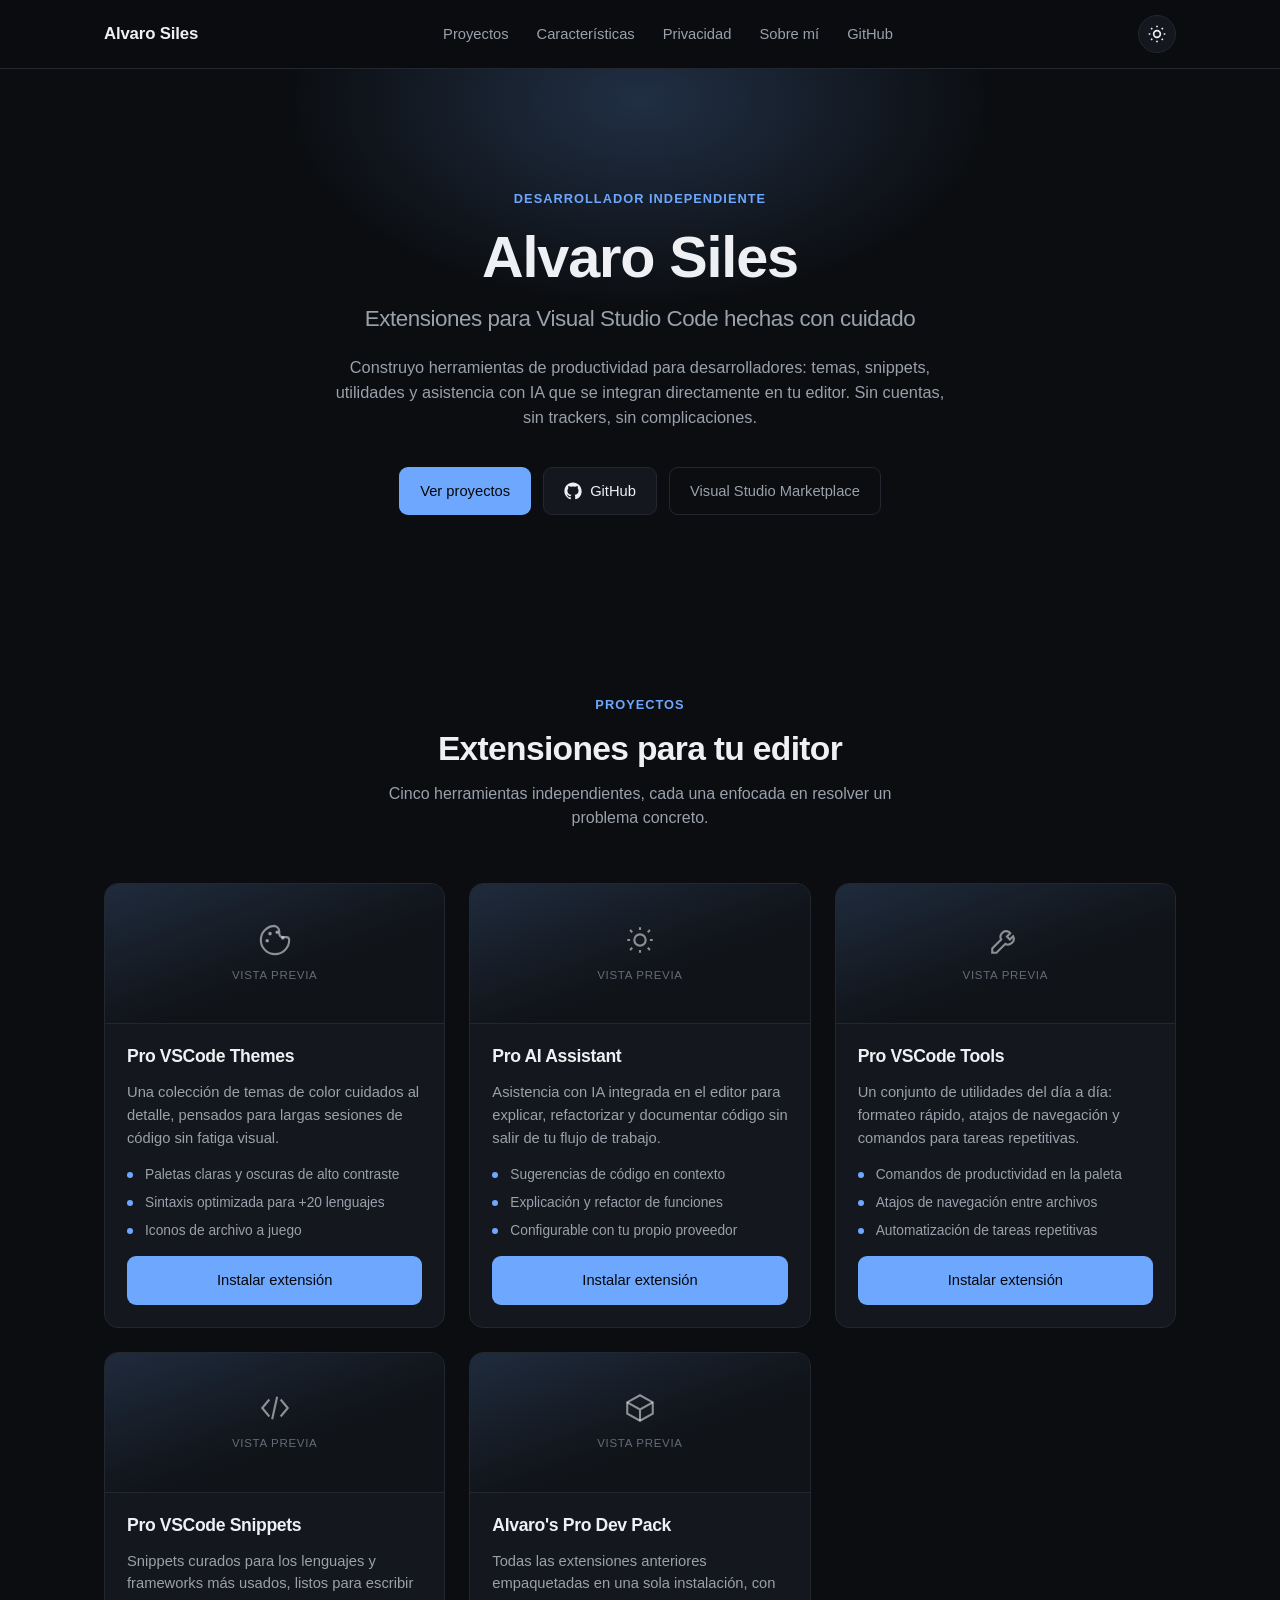
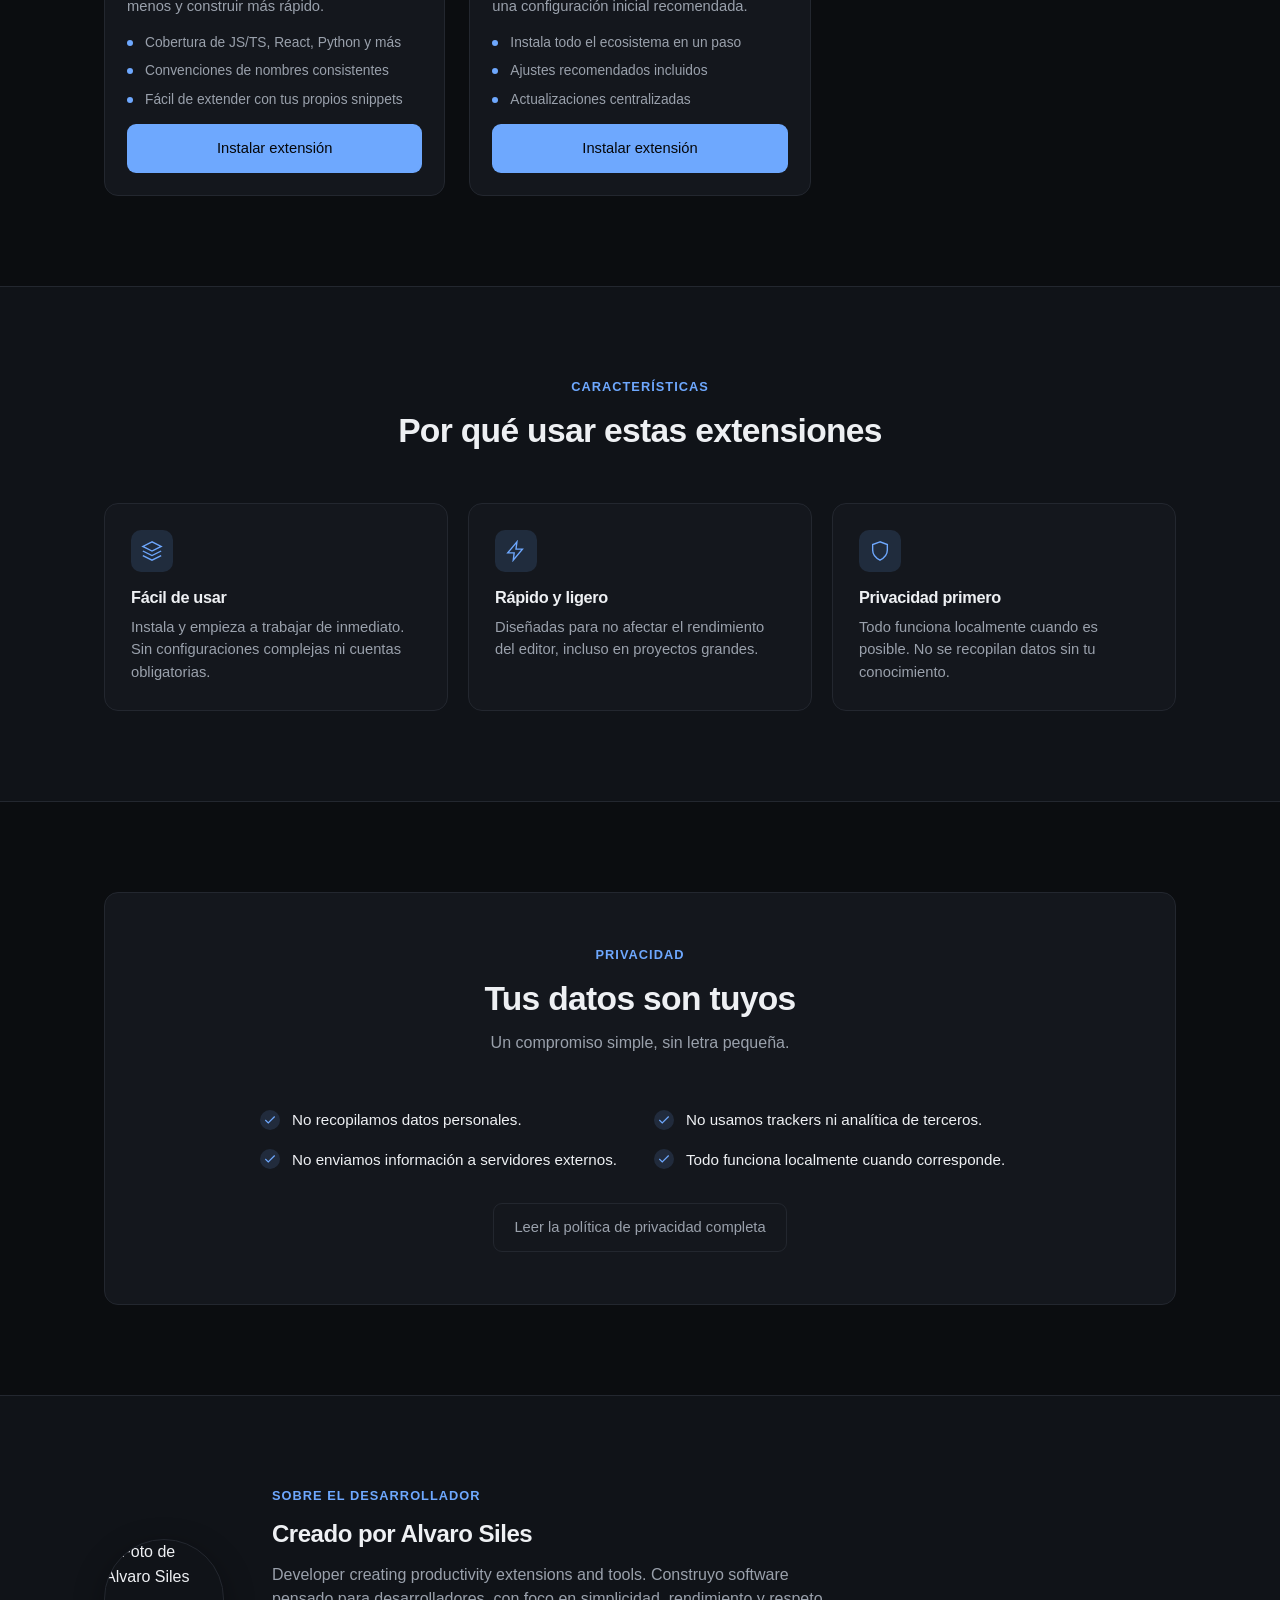
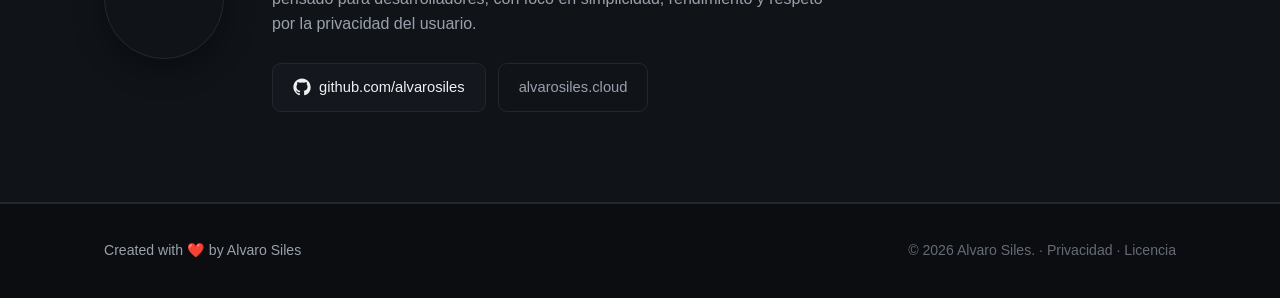
==== commit 367bc84e: "update" ====
--- a/index.html
+++ b/index.html
@@ -270,8 +270,9 @@
     <div class="container footer-inner">
       <p>Created with <span class="heart">❤️</span> by Alvaro Siles</p>
       <p class="footer-meta">
-        &copy; <span id="year"></span> Alvaro Siles. MIT License.
+        &copy; <span id="year"></span> Alvaro Siles.
         · <a href="privacy.html">Privacidad</a>
+        · <a href="license.html">Licencia</a>
       </p>
     </div>
   </footer>
--- a/style.css
+++ b/style.css
@@ -547,6 +547,49 @@
   font-family: ui-monospace, SFMono-Regular, Menlo, Consolas, monospace;
 }
 
+/* ---------- License page ---------- */
+.license-box {
+  background: var(--surface);
+  border: 1px solid var(--border);
+  border-radius: var(--radius);
+  padding: 32px;
+  max-width: 760px;
+  margin: 0 auto;
+}
+
+.license-box-head {
+  display: flex;
+  align-items: center;
+  justify-content: space-between;
+  gap: 16px;
+  flex-wrap: wrap;
+  margin-bottom: 20px;
+}
+
+.license-box-head h2 {
+  font-size: 1.1rem;
+  font-weight: 650;
+}
+
+.btn-sm {
+  padding: 8px 14px;
+  font-size: 0.84rem;
+}
+
+.license-text {
+  margin: 0;
+  padding: 20px;
+  background: var(--bg-alt);
+  border: 1px solid var(--border);
+  border-radius: var(--radius-sm);
+  color: var(--text-muted);
+  font-family: ui-monospace, SFMono-Regular, Menlo, Consolas, monospace;
+  font-size: 0.84rem;
+  line-height: 1.7;
+  white-space: pre-wrap;
+  overflow-x: auto;
+}
+
 /* ---------- Footer ---------- */
 .site-footer {
   padding: 36px 0;
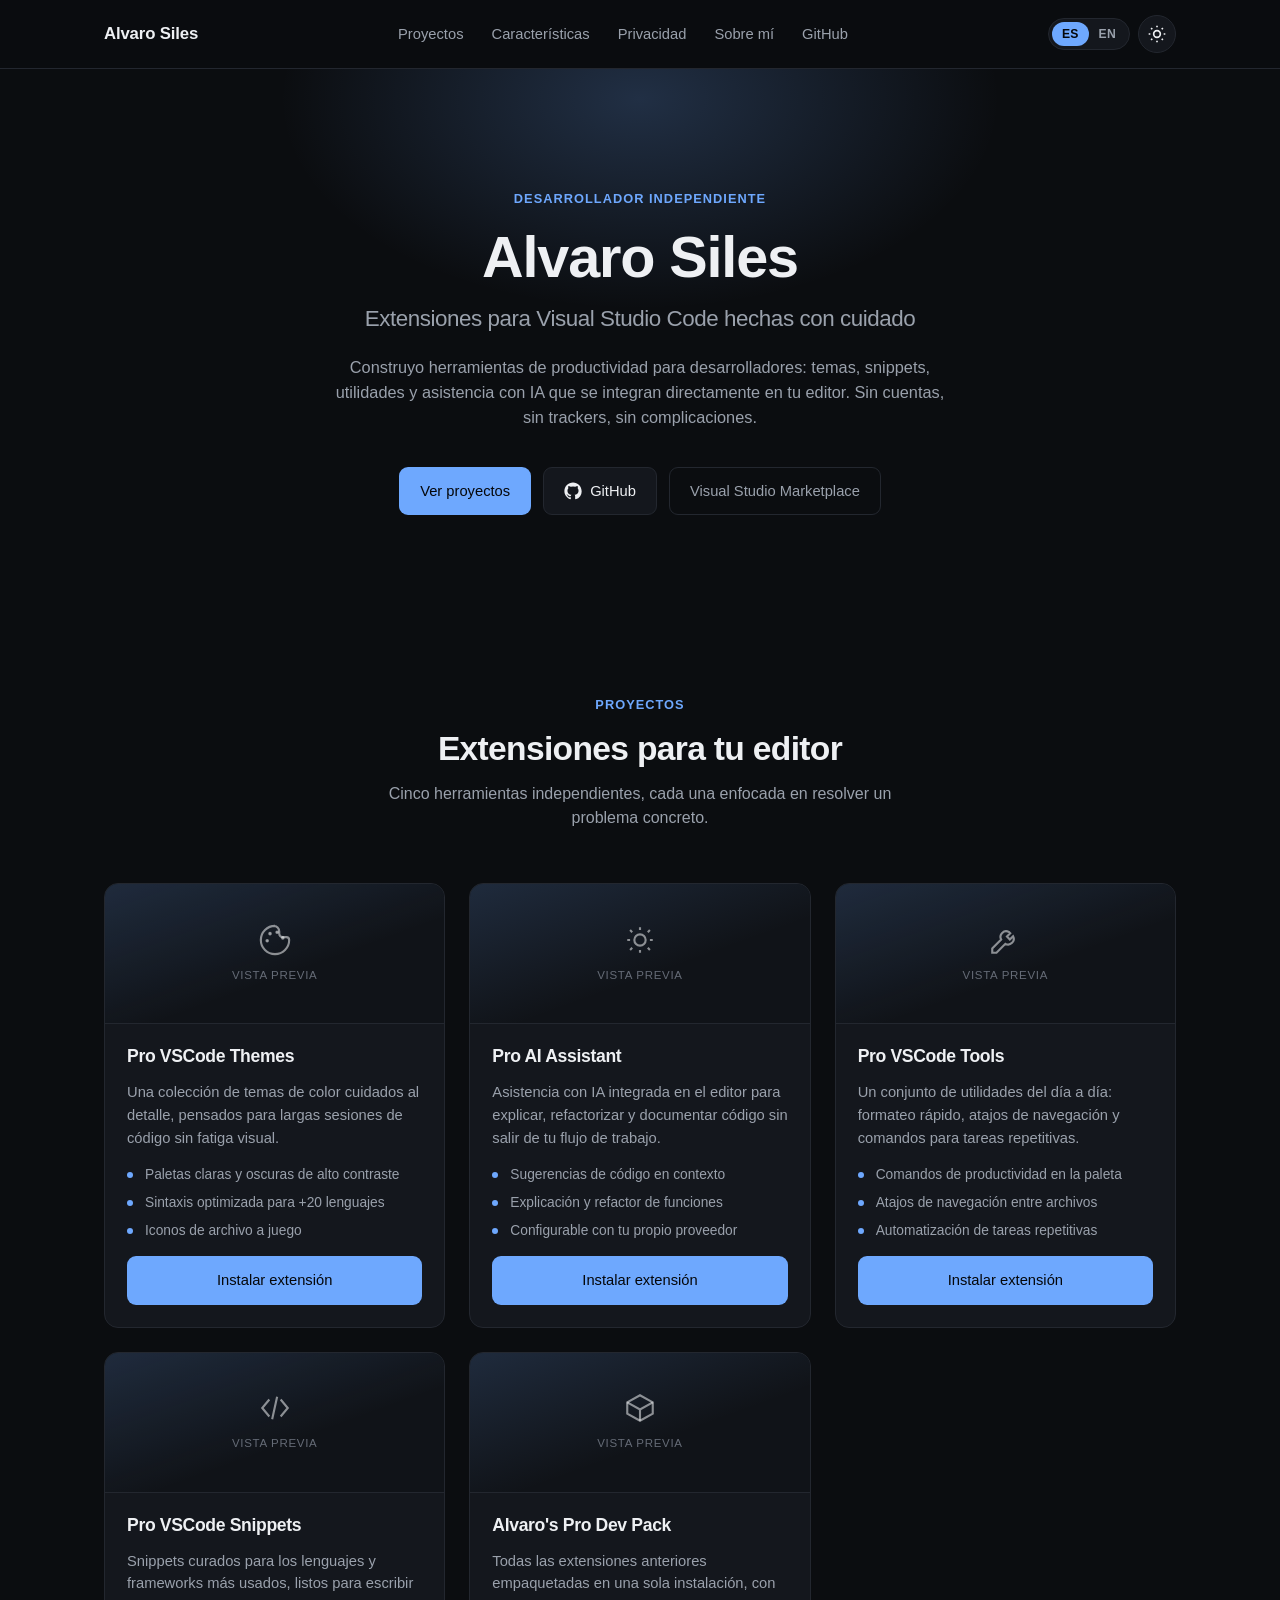
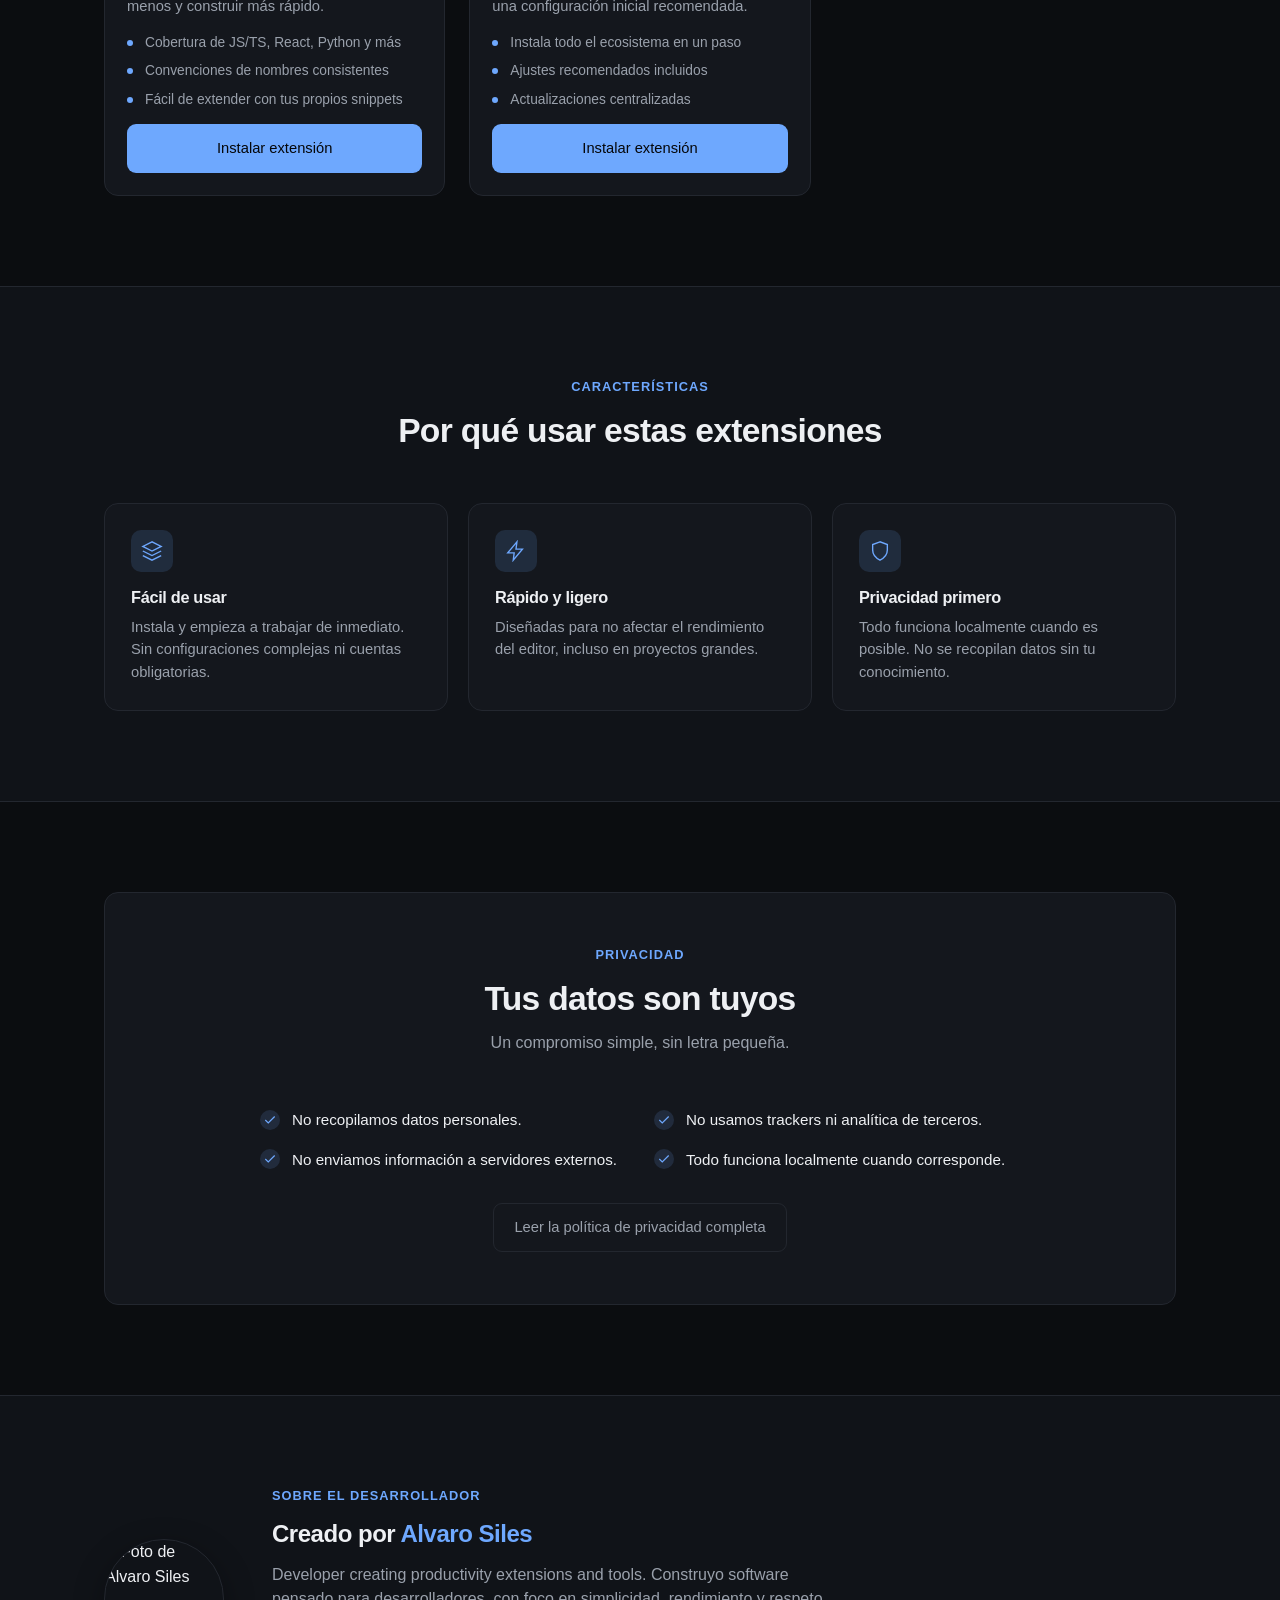
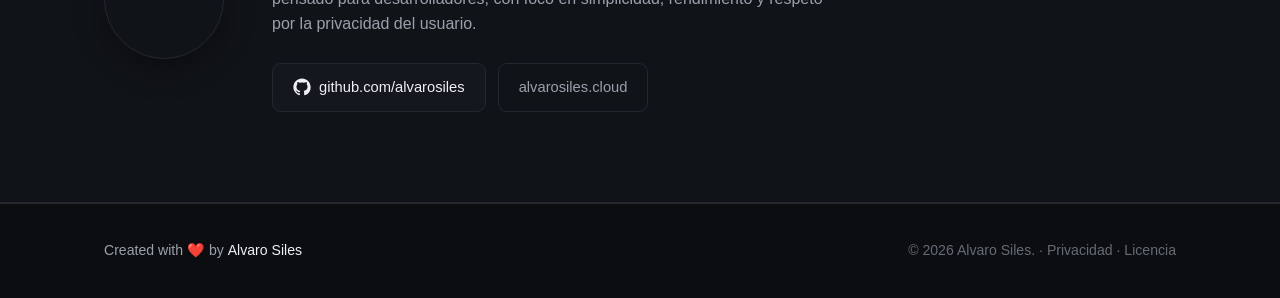
==== commit c55d252e: "update" ====
--- a/index.html
+++ b/index.html
@@ -3,8 +3,8 @@
 <head>
   <meta charset="UTF-8">
   <meta name="viewport" content="width=device-width, initial-scale=1.0">
-  <title>Alvaro Siles — Extensiones para Visual Studio Code</title>
-  <meta name="description" content="Extensiones para Visual Studio Code creadas por Alvaro Siles: temas, snippets, herramientas y asistencia con IA para mejorar tu flujo de trabajo.">
+  <title data-i18n="home.meta.title">Alvaro Siles — Extensiones para Visual Studio Code</title>
+  <meta name="description" data-i18n="home.meta.description" content="Extensiones para Visual Studio Code creadas por Alvaro Siles: temas, snippets, herramientas y asistencia con IA para mejorar tu flujo de trabajo.">
   <link rel="icon" href="data:image/svg+xml,<svg xmlns=%22http://www.w3.org/2000/svg%22 viewBox=%220 0 100 100%22><text y=%22.9em%22 font-size=%2290%22>🅰️</text></svg>">
   <link rel="stylesheet" href="style.css">
 </head>
@@ -16,14 +16,18 @@
       <a href="#top" class="logo">Alvaro Siles</a>
 
       <nav class="main-nav" id="main-nav">
-        <a href="#proyectos">Proyectos</a>
-        <a href="#caracteristicas">Características</a>
-        <a href="#privacidad">Privacidad</a>
-        <a href="#sobre-mi">Sobre mí</a>
+        <a href="#proyectos" data-i18n="nav.projects">Proyectos</a>
+        <a href="#caracteristicas" data-i18n="nav.features">Características</a>
+        <a href="#privacidad" data-i18n="nav.privacy">Privacidad</a>
+        <a href="#sobre-mi" data-i18n="nav.about">Sobre mí</a>
         <a href="https://github.com/alvarosiles" target="_blank" rel="noopener">GitHub</a>
       </nav>
 
       <div class="header-actions">
+        <div class="lang-toggle" role="group" aria-label="Language">
+          <button type="button" class="lang-btn" data-lang="es">ES</button>
+          <button type="button" class="lang-btn" data-lang="en">EN</button>
+        </div>
         <button id="theme-toggle" class="icon-btn" aria-label="Cambiar tema" title="Cambiar tema">
           <svg class="icon icon-sun" viewBox="0 0 24 24" fill="none" stroke="currentColor" stroke-width="2"><circle cx="12" cy="12" r="4"/><path d="M12 2v2M12 20v2M4.93 4.93l1.41 1.41M17.66 17.66l1.41 1.41M2 12h2M20 12h2M6.34 17.66l-1.41 1.41M19.07 4.93l-1.41 1.41"/></svg>
           <svg class="icon icon-moon" viewBox="0 0 24 24" fill="none" stroke="currentColor" stroke-width="2"><path d="M21 12.79A9 9 0 1 1 11.21 3 7 7 0 0 0 21 12.79z"/></svg>
@@ -40,16 +44,16 @@
     <!-- ===== Hero ===== -->
     <section class="hero">
       <div class="container hero-inner">
-        <p class="eyebrow reveal">Desarrollador independiente</p>
+        <p class="eyebrow reveal" data-i18n="hero.eyebrow">Desarrollador independiente</p>
         <h1 class="reveal">Alvaro Siles</h1>
-        <h2 class="hero-subtitle reveal">Extensiones para Visual Studio Code hechas con cuidado</h2>
-        <p class="hero-desc reveal">
+        <h2 class="hero-subtitle reveal" data-i18n="hero.subtitle">Extensiones para Visual Studio Code hechas con cuidado</h2>
+        <p class="hero-desc reveal" data-i18n="hero.desc">
           Construyo herramientas de productividad para desarrolladores: temas, snippets,
           utilidades y asistencia con IA que se integran directamente en tu editor.
           Sin cuentas, sin trackers, sin complicaciones.
         </p>
         <div class="hero-actions reveal">
-          <a href="#proyectos" class="btn btn-primary">Ver proyectos</a>
+          <a href="#proyectos" class="btn btn-primary" data-i18n="hero.cta.projects">Ver proyectos</a>
           <a href="https://github.com/alvarosiles" target="_blank" rel="noopener" class="btn btn-secondary">
             <svg class="btn-icon" viewBox="0 0 24 24" fill="currentColor"><path d="M12 .5C5.65.5.5 5.65.5 12c0 5.09 3.29 9.4 7.86 10.93.57.1.78-.25.78-.55 0-.27-.01-1.17-.02-2.12-3.2.7-3.88-1.36-3.88-1.36-.52-1.34-1.28-1.69-1.28-1.69-1.04-.72.08-.7.08-.7 1.15.08 1.76 1.19 1.76 1.19 1.03 1.76 2.7 1.25 3.36.96.1-.75.4-1.25.73-1.54-2.56-.29-5.25-1.28-5.25-5.7 0-1.26.45-2.29 1.19-3.09-.12-.29-.52-1.47.11-3.06 0 0 .97-.31 3.18 1.18a11.1 11.1 0 0 1 5.79 0c2.2-1.49 3.17-1.18 3.17-1.18.64 1.59.24 2.77.12 3.06.74.8 1.18 1.83 1.18 3.09 0 4.43-2.7 5.4-5.27 5.69.42.36.78 1.07.78 2.15 0 1.55-.01 2.8-.01 3.18 0 .3.2.66.79.55A10.53 10.53 0 0 0 23.5 12c0-6.35-5.15-11.5-11.5-11.5z"/></svg>
             GitHub
@@ -65,9 +69,9 @@
     <section class="section" id="proyectos">
       <div class="container">
         <div class="section-head reveal">
-          <p class="eyebrow">Proyectos</p>
-          <h2>Extensiones para tu editor</h2>
-          <p class="section-desc">Cinco herramientas independientes, cada una enfocada en resolver un problema concreto.</p>
+          <p class="eyebrow" data-i18n="nav.projects">Proyectos</p>
+          <h2 data-i18n="projects.title">Extensiones para tu editor</h2>
+          <p class="section-desc" data-i18n="projects.desc">Cinco herramientas independientes, cada una enfocada en resolver un problema concreto.</p>
         </div>
 
         <div class="project-grid">
@@ -76,17 +80,17 @@
           <article class="project-card reveal">
             <div class="project-preview preview-themes" aria-hidden="true">
               <svg viewBox="0 0 24 24" fill="none" stroke="currentColor" stroke-width="1.5"><circle cx="13.5" cy="6.5" r=".5" fill="currentColor"/><circle cx="17.5" cy="10.5" r=".5" fill="currentColor"/><circle cx="8.5" cy="7.5" r=".5" fill="currentColor"/><circle cx="6.5" cy="12.5" r=".5" fill="currentColor"/><path d="M12 2a10 10 0 1 0 10 10c0-1.1-.9-2-2-2h-2.5a2.5 2.5 0 0 1-2.5-2.5V6a4 4 0 0 0-4-4Z"/></svg>
-              <span class="preview-label">Vista previa</span>
+              <span class="preview-label" data-i18n="projects.preview">Vista previa</span>
             </div>
             <div class="project-body">
               <h3>Pro VSCode Themes</h3>
-              <p class="project-desc">Una colección de temas de color cuidados al detalle, pensados para largas sesiones de código sin fatiga visual.</p>
-              <ul class="project-features">
-                <li>Paletas claras y oscuras de alto contraste</li>
-                <li>Sintaxis optimizada para +20 lenguajes</li>
-                <li>Iconos de archivo a juego</li>
-              </ul>
-              <a href="https://marketplace.visualstudio.com/publishers/alvarosiles" target="_blank" rel="noopener" class="btn btn-primary btn-block">Instalar extensión</a>
+              <p class="project-desc" data-i18n="proj.themes.desc">Una colección de temas de color cuidados al detalle, pensados para largas sesiones de código sin fatiga visual.</p>
+              <ul class="project-features">
+                <li data-i18n="proj.themes.f1">Paletas claras y oscuras de alto contraste</li>
+                <li data-i18n="proj.themes.f2">Sintaxis optimizada para +20 lenguajes</li>
+                <li data-i18n="proj.themes.f3">Iconos de archivo a juego</li>
+              </ul>
+              <a href="https://marketplace.visualstudio.com/items?itemName=alvarosiles.pro-vscode-themes" target="_blank" rel="noopener" class="btn btn-primary btn-block" data-i18n="btn.install">Instalar extensión</a>
             </div>
           </article>
 
@@ -94,17 +98,17 @@
           <article class="project-card reveal">
             <div class="project-preview preview-ai" aria-hidden="true">
               <svg viewBox="0 0 24 24" fill="none" stroke="currentColor" stroke-width="1.5"><path d="M12 3v2M12 19v2M5 5l1.5 1.5M17.5 17.5 19 19M3 12h2M19 12h2M5 19l1.5-1.5M17.5 6.5 19 5"/><circle cx="12" cy="12" r="4"/></svg>
-              <span class="preview-label">Vista previa</span>
+              <span class="preview-label" data-i18n="projects.preview">Vista previa</span>
             </div>
             <div class="project-body">
               <h3>Pro AI Assistant</h3>
-              <p class="project-desc">Asistencia con IA integrada en el editor para explicar, refactorizar y documentar código sin salir de tu flujo de trabajo.</p>
-              <ul class="project-features">
-                <li>Sugerencias de código en contexto</li>
-                <li>Explicación y refactor de funciones</li>
-                <li>Configurable con tu propio proveedor</li>
-              </ul>
-              <a href="https://marketplace.visualstudio.com/publishers/alvarosiles" target="_blank" rel="noopener" class="btn btn-primary btn-block">Instalar extensión</a>
+              <p class="project-desc" data-i18n="proj.ai.desc">Asistencia con IA integrada en el editor para explicar, refactorizar y documentar código sin salir de tu flujo de trabajo.</p>
+              <ul class="project-features">
+                <li data-i18n="proj.ai.f1">Sugerencias de código en contexto</li>
+                <li data-i18n="proj.ai.f2">Explicación y refactor de funciones</li>
+                <li data-i18n="proj.ai.f3">Configurable con tu propio proveedor</li>
+              </ul>
+              <a href="https://marketplace.visualstudio.com/items?itemName=alvarosiles.pro-vscode-ai" target="_blank" rel="noopener" class="btn btn-primary btn-block" data-i18n="btn.install">Instalar extensión</a>
             </div>
           </article>
 
@@ -112,17 +116,17 @@
           <article class="project-card reveal">
             <div class="project-preview preview-tools" aria-hidden="true">
               <svg viewBox="0 0 24 24" fill="none" stroke="currentColor" stroke-width="1.5"><path d="M14.7 6.3a4 4 0 0 0-5.4 5.4L3 18v3h3l6.3-6.3a4 4 0 0 0 5.4-5.4l-2.3 2.3-2-2 2.3-2.3Z"/></svg>
-              <span class="preview-label">Vista previa</span>
+              <span class="preview-label" data-i18n="projects.preview">Vista previa</span>
             </div>
             <div class="project-body">
               <h3>Pro VSCode Tools</h3>
-              <p class="project-desc">Un conjunto de utilidades del día a día: formateo rápido, atajos de navegación y comandos para tareas repetitivas.</p>
-              <ul class="project-features">
-                <li>Comandos de productividad en la paleta</li>
-                <li>Atajos de navegación entre archivos</li>
-                <li>Automatización de tareas repetitivas</li>
-              </ul>
-              <a href="https://marketplace.visualstudio.com/publishers/alvarosiles" target="_blank" rel="noopener" class="btn btn-primary btn-block">Instalar extensión</a>
+              <p class="project-desc" data-i18n="proj.tools.desc">Un conjunto de utilidades del día a día: formateo rápido, atajos de navegación y comandos para tareas repetitivas.</p>
+              <ul class="project-features">
+                <li data-i18n="proj.tools.f1">Comandos de productividad en la paleta</li>
+                <li data-i18n="proj.tools.f2">Atajos de navegación entre archivos</li>
+                <li data-i18n="proj.tools.f3">Automatización de tareas repetitivas</li>
+              </ul>
+              <a href="https://marketplace.visualstudio.com/items?itemName=alvarosiles.pro-vscode-tools" target="_blank" rel="noopener" class="btn btn-primary btn-block" data-i18n="btn.install">Instalar extensión</a>
             </div>
           </article>
 
@@ -130,17 +134,17 @@
           <article class="project-card reveal">
             <div class="project-preview preview-snippets" aria-hidden="true">
               <svg viewBox="0 0 24 24" fill="none" stroke="currentColor" stroke-width="1.5"><path d="m8 6-5 6 5 6M16 6l5 6-5 6M13.5 4 10 20"/></svg>
-              <span class="preview-label">Vista previa</span>
+              <span class="preview-label" data-i18n="projects.preview">Vista previa</span>
             </div>
             <div class="project-body">
               <h3>Pro VSCode Snippets</h3>
-              <p class="project-desc">Snippets curados para los lenguajes y frameworks más usados, listos para escribir menos y construir más rápido.</p>
-              <ul class="project-features">
-                <li>Cobertura de JS/TS, React, Python y más</li>
-                <li>Convenciones de nombres consistentes</li>
-                <li>Fácil de extender con tus propios snippets</li>
-              </ul>
-              <a href="https://marketplace.visualstudio.com/publishers/alvarosiles" target="_blank" rel="noopener" class="btn btn-primary btn-block">Instalar extensión</a>
+              <p class="project-desc" data-i18n="proj.snippets.desc">Snippets curados para los lenguajes y frameworks más usados, listos para escribir menos y construir más rápido.</p>
+              <ul class="project-features">
+                <li data-i18n="proj.snippets.f1">Cobertura de JS/TS, React, Python y más</li>
+                <li data-i18n="proj.snippets.f2">Convenciones de nombres consistentes</li>
+                <li data-i18n="proj.snippets.f3">Fácil de extender con tus propios snippets</li>
+              </ul>
+              <a href="https://marketplace.visualstudio.com/items?itemName=alvarosiles.pro-vscode-snippets" target="_blank" rel="noopener" class="btn btn-primary btn-block" data-i18n="btn.install">Instalar extensión</a>
             </div>
           </article>
 
@@ -148,17 +152,17 @@
           <article class="project-card reveal">
             <div class="project-preview preview-pack" aria-hidden="true">
               <svg viewBox="0 0 24 24" fill="none" stroke="currentColor" stroke-width="1.5"><path d="M21 8 12 3 3 8v8l9 5 9-5V8Z"/><path d="M3 8l9 5 9-5M12 13v8"/></svg>
-              <span class="preview-label">Vista previa</span>
+              <span class="preview-label" data-i18n="projects.preview">Vista previa</span>
             </div>
             <div class="project-body">
               <h3>Alvaro's Pro Dev Pack</h3>
-              <p class="project-desc">Todas las extensiones anteriores empaquetadas en una sola instalación, con una configuración inicial recomendada.</p>
-              <ul class="project-features">
-                <li>Instala todo el ecosistema en un paso</li>
-                <li>Ajustes recomendados incluidos</li>
-                <li>Actualizaciones centralizadas</li>
-              </ul>
-              <a href="https://marketplace.visualstudio.com/publishers/alvarosiles" target="_blank" rel="noopener" class="btn btn-primary btn-block">Instalar extensión</a>
+              <p class="project-desc" data-i18n="proj.pack.desc">Todas las extensiones anteriores empaquetadas en una sola instalación, con una configuración inicial recomendada.</p>
+              <ul class="project-features">
+                <li data-i18n="proj.pack.f1">Instala todo el ecosistema en un paso</li>
+                <li data-i18n="proj.pack.f2">Ajustes recomendados incluidos</li>
+                <li data-i18n="proj.pack.f3">Actualizaciones centralizadas</li>
+              </ul>
+              <a href="https://marketplace.visualstudio.com/items?itemName=alvarosiles.pro-vscode-extension-pack" target="_blank" rel="noopener" class="btn btn-primary btn-block" data-i18n="btn.install">Instalar extensión</a>
             </div>
           </article>
 
@@ -170,8 +174,8 @@
     <section class="section section-alt" id="caracteristicas">
       <div class="container">
         <div class="section-head reveal">
-          <p class="eyebrow">Características</p>
-          <h2>Por qué usar estas extensiones</h2>
+          <p class="eyebrow" data-i18n="nav.features">Características</p>
+          <h2 data-i18n="features.title">Por qué usar estas extensiones</h2>
         </div>
 
         <div class="feature-grid">
@@ -179,24 +183,24 @@
             <div class="feature-icon">
               <svg viewBox="0 0 24 24" fill="none" stroke="currentColor" stroke-width="1.5"><path d="M12 2 2 7l10 5 10-5-10-5ZM2 17l10 5 10-5M2 12l10 5 10-5"/></svg>
             </div>
-            <h3>Fácil de usar</h3>
-            <p>Instala y empieza a trabajar de inmediato. Sin configuraciones complejas ni cuentas obligatorias.</p>
+            <h3 data-i18n="feature1.title">Fácil de usar</h3>
+            <p data-i18n="feature1.desc">Instala y empieza a trabajar de inmediato. Sin configuraciones complejas ni cuentas obligatorias.</p>
           </div>
 
           <div class="feature-card reveal">
             <div class="feature-icon">
               <svg viewBox="0 0 24 24" fill="none" stroke="currentColor" stroke-width="1.5"><path d="M13 2 3 14h7l-1 8 10-12h-7l1-8Z"/></svg>
             </div>
-            <h3>Rápido y ligero</h3>
-            <p>Diseñadas para no afectar el rendimiento del editor, incluso en proyectos grandes.</p>
+            <h3 data-i18n="feature2.title">Rápido y ligero</h3>
+            <p data-i18n="feature2.desc">Diseñadas para no afectar el rendimiento del editor, incluso en proyectos grandes.</p>
           </div>
 
           <div class="feature-card reveal">
             <div class="feature-icon">
               <svg viewBox="0 0 24 24" fill="none" stroke="currentColor" stroke-width="1.5"><path d="M12 2 4 5v6c0 5 3.4 8.7 8 11 4.6-2.3 8-6 8-11V5l-8-3Z"/></svg>
             </div>
-            <h3>Privacidad primero</h3>
-            <p>Todo funciona localmente cuando es posible. No se recopilan datos sin tu conocimiento.</p>
+            <h3 data-i18n="feature3.title">Privacidad primero</h3>
+            <p data-i18n="feature3.desc">Todo funciona localmente cuando es posible. No se recopilan datos sin tu conocimiento.</p>
           </div>
         </div>
       </div>
@@ -207,32 +211,32 @@
       <div class="container">
         <div class="privacy-box reveal">
           <div class="section-head">
-            <p class="eyebrow">Privacidad</p>
-            <h2>Tus datos son tuyos</h2>
-            <p class="section-desc">Un compromiso simple, sin letra pequeña.</p>
+            <p class="eyebrow" data-i18n="nav.privacy">Privacidad</p>
+            <h2 data-i18n="summary.title">Tus datos son tuyos</h2>
+            <p class="section-desc" data-i18n="summary.desc">Un compromiso simple, sin letra pequeña.</p>
           </div>
 
           <ul class="privacy-list">
             <li>
               <svg viewBox="0 0 24 24" fill="none" stroke="currentColor" stroke-width="2"><path d="M20 6 9 17l-5-5"/></svg>
-              No recopilamos datos personales.
-            </li>
-            <li>
-              <svg viewBox="0 0 24 24" fill="none" stroke="currentColor" stroke-width="2"><path d="M20 6 9 17l-5-5"/></svg>
-              No usamos trackers ni analítica de terceros.
-            </li>
-            <li>
-              <svg viewBox="0 0 24 24" fill="none" stroke="currentColor" stroke-width="2"><path d="M20 6 9 17l-5-5"/></svg>
-              No enviamos información a servidores externos.
-            </li>
-            <li>
-              <svg viewBox="0 0 24 24" fill="none" stroke="currentColor" stroke-width="2"><path d="M20 6 9 17l-5-5"/></svg>
-              Todo funciona localmente cuando corresponde.
+              <span data-i18n="summary.item1">No recopilamos datos personales.</span>
+            </li>
+            <li>
+              <svg viewBox="0 0 24 24" fill="none" stroke="currentColor" stroke-width="2"><path d="M20 6 9 17l-5-5"/></svg>
+              <span data-i18n="summary.item2">No usamos trackers ni analítica de terceros.</span>
+            </li>
+            <li>
+              <svg viewBox="0 0 24 24" fill="none" stroke="currentColor" stroke-width="2"><path d="M20 6 9 17l-5-5"/></svg>
+              <span data-i18n="summary.item3">No enviamos información a servidores externos.</span>
+            </li>
+            <li>
+              <svg viewBox="0 0 24 24" fill="none" stroke="currentColor" stroke-width="2"><path d="M20 6 9 17l-5-5"/></svg>
+              <span data-i18n="summary.item4">Todo funciona localmente cuando corresponde.</span>
             </li>
           </ul>
 
           <div class="privacy-cta">
-            <a href="privacy.html" class="btn btn-ghost">Leer la política de privacidad completa</a>
+            <a href="privacy.html" class="btn btn-ghost" data-i18n="privacy.cta">Leer la política de privacidad completa</a>
           </div>
         </div>
       </div>
@@ -241,11 +245,13 @@
     <!-- ===== Sobre el desarrollador ===== -->
     <section class="section section-alt" id="sobre-mi">
       <div class="container about-inner">
-        <img class="about-avatar reveal" src="https://avatars.githubusercontent.com/u/242724234?v=4" alt="Foto de Alvaro Siles">
+        <a href="https://alvarosiles.cloud" target="_blank" rel="noopener" class="about-avatar-link reveal" aria-label="alvarosiles.cloud">
+          <img class="about-avatar" src="https://avatars.githubusercontent.com/u/242724234?v=4" alt="Foto de Alvaro Siles">
+        </a>
         <div class="about-content reveal">
-          <p class="eyebrow">Sobre el desarrollador</p>
-          <h2>Creado por Alvaro Siles</h2>
-          <p class="section-desc">
+          <p class="eyebrow" data-i18n="about.eyebrow">Sobre el desarrollador</p>
+          <h2 data-i18n="about.title">Creado por <a href="https://alvarosiles.cloud" target="_blank" rel="noopener">Alvaro Siles</a></h2>
+          <p class="section-desc" data-i18n="about.desc">
             Developer creating productivity extensions and tools. Construyo software
             pensado para desarrolladores, con foco en simplicidad, rendimiento y respeto
             por la privacidad del usuario.
@@ -268,11 +274,11 @@
   <!-- ===== Footer ===== -->
   <footer class="site-footer">
     <div class="container footer-inner">
-      <p>Created with <span class="heart">❤️</span> by Alvaro Siles</p>
+      <p><span data-i18n="footer.made">Created with</span> <span class="heart">❤️</span> <span data-i18n="footer.by">by</span> <a href="https://alvarosiles.cloud" target="_blank" rel="noopener" class="footer-name">Alvaro Siles</a></p>
       <p class="footer-meta">
         &copy; <span id="year"></span> Alvaro Siles.
-        · <a href="privacy.html">Privacidad</a>
-        · <a href="license.html">Licencia</a>
+        · <a href="privacy.html" data-i18n="nav.privacy">Privacidad</a>
+        · <a href="license.html" data-i18n="nav.license">Licencia</a>
       </p>
     </div>
   </footer>
--- a/style.css
+++ b/style.css
@@ -492,8 +492,16 @@
   gap: 48px;
 }
 
+.about-avatar-link {
+  flex-shrink: 0;
+  display: block;
+  border-radius: 999px;
+  transition: transform .25s var(--ease);
+}
+
+.about-avatar-link:hover { transform: translateY(-2px); }
+
 .about-avatar {
-  flex-shrink: 0;
   width: 120px;
   height: 120px;
   border-radius: 999px;
@@ -501,6 +509,12 @@
   border: 1px solid var(--border);
   box-shadow: var(--shadow);
 }
+
+.about-content h2 a {
+  color: var(--accent);
+  text-decoration: none;
+}
+.about-content h2 a:hover { text-decoration: underline; }
 
 .about-content { flex: 1; }
 .about-content .section-desc { margin-top: 14px; max-width: 560px; }
@@ -607,6 +621,12 @@
 }
 
 .heart { display: inline-block; }
+
+.footer-name {
+  color: var(--text);
+  font-weight: 500;
+}
+.footer-name:hover { color: var(--accent); text-decoration: underline; }
 
 .footer-meta { color: var(--text-faint); }
 .footer-meta a:hover { color: var(--text); text-decoration: underline; }
